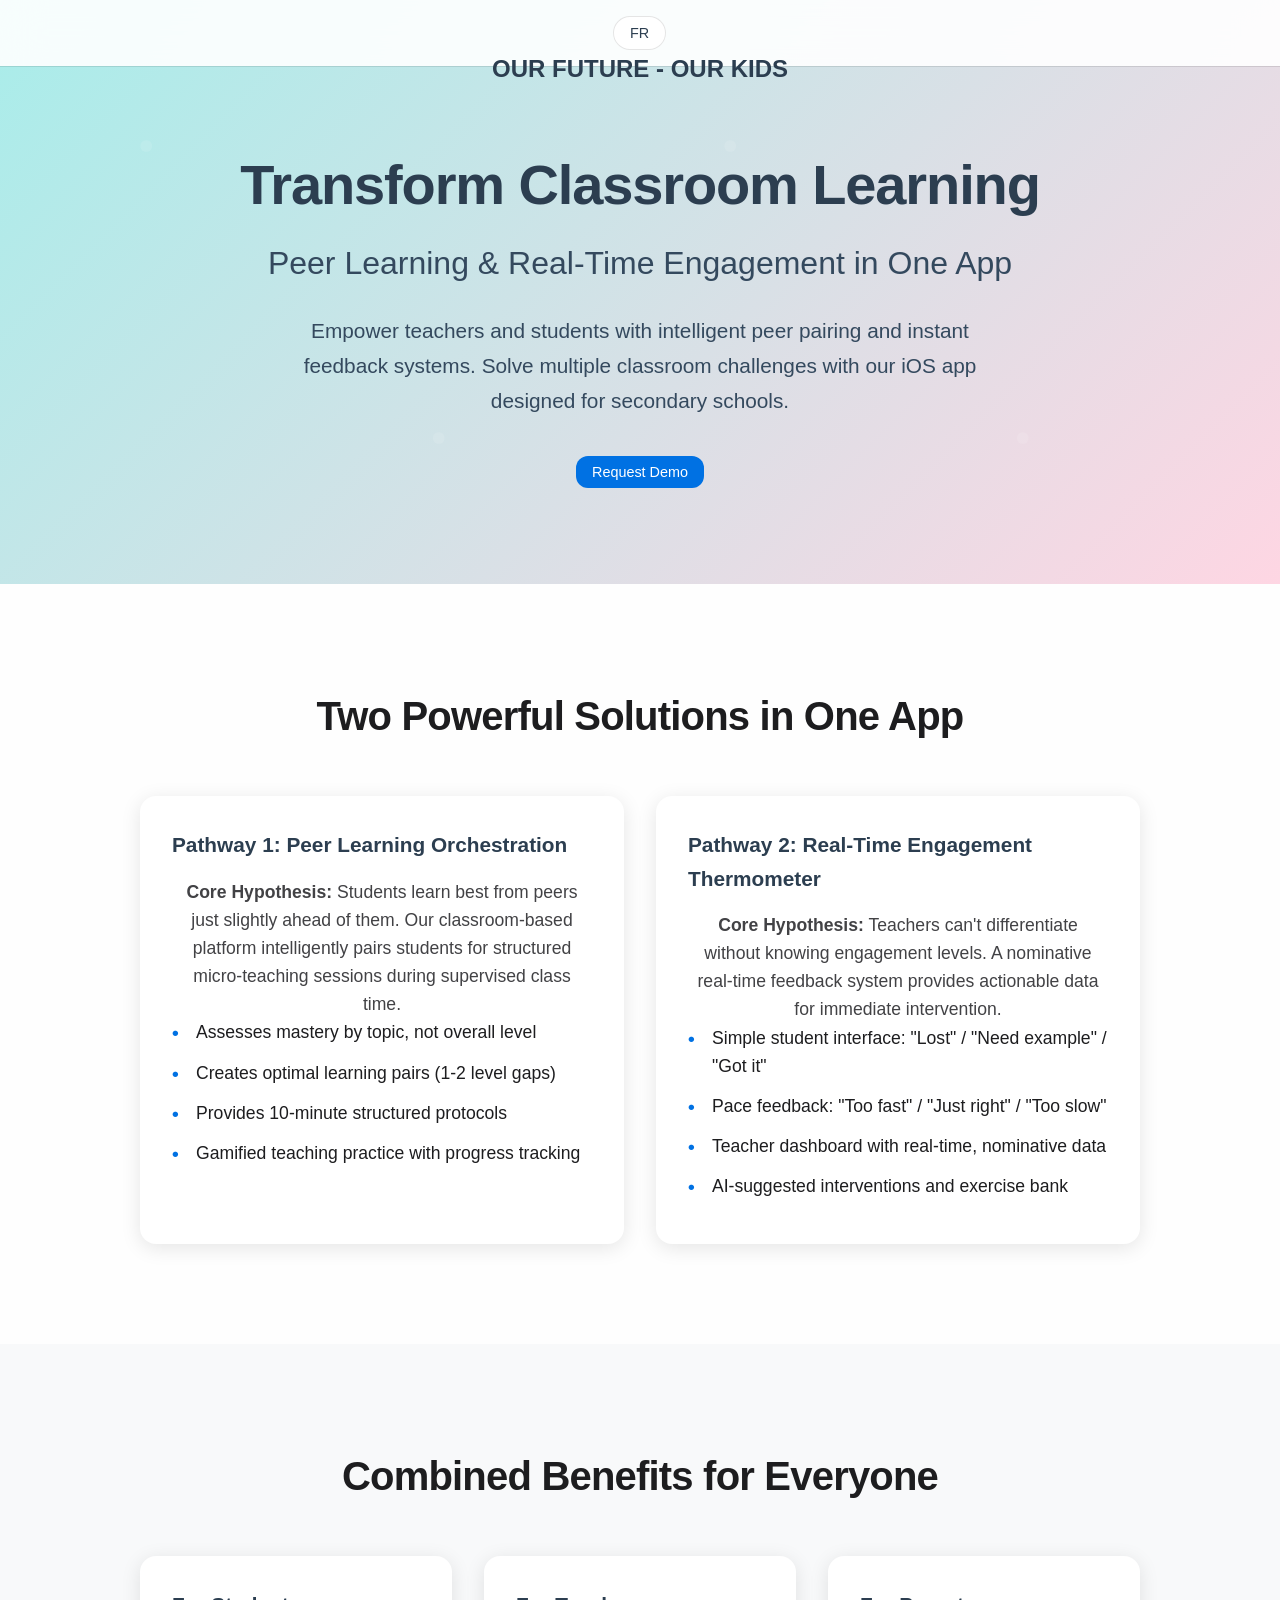
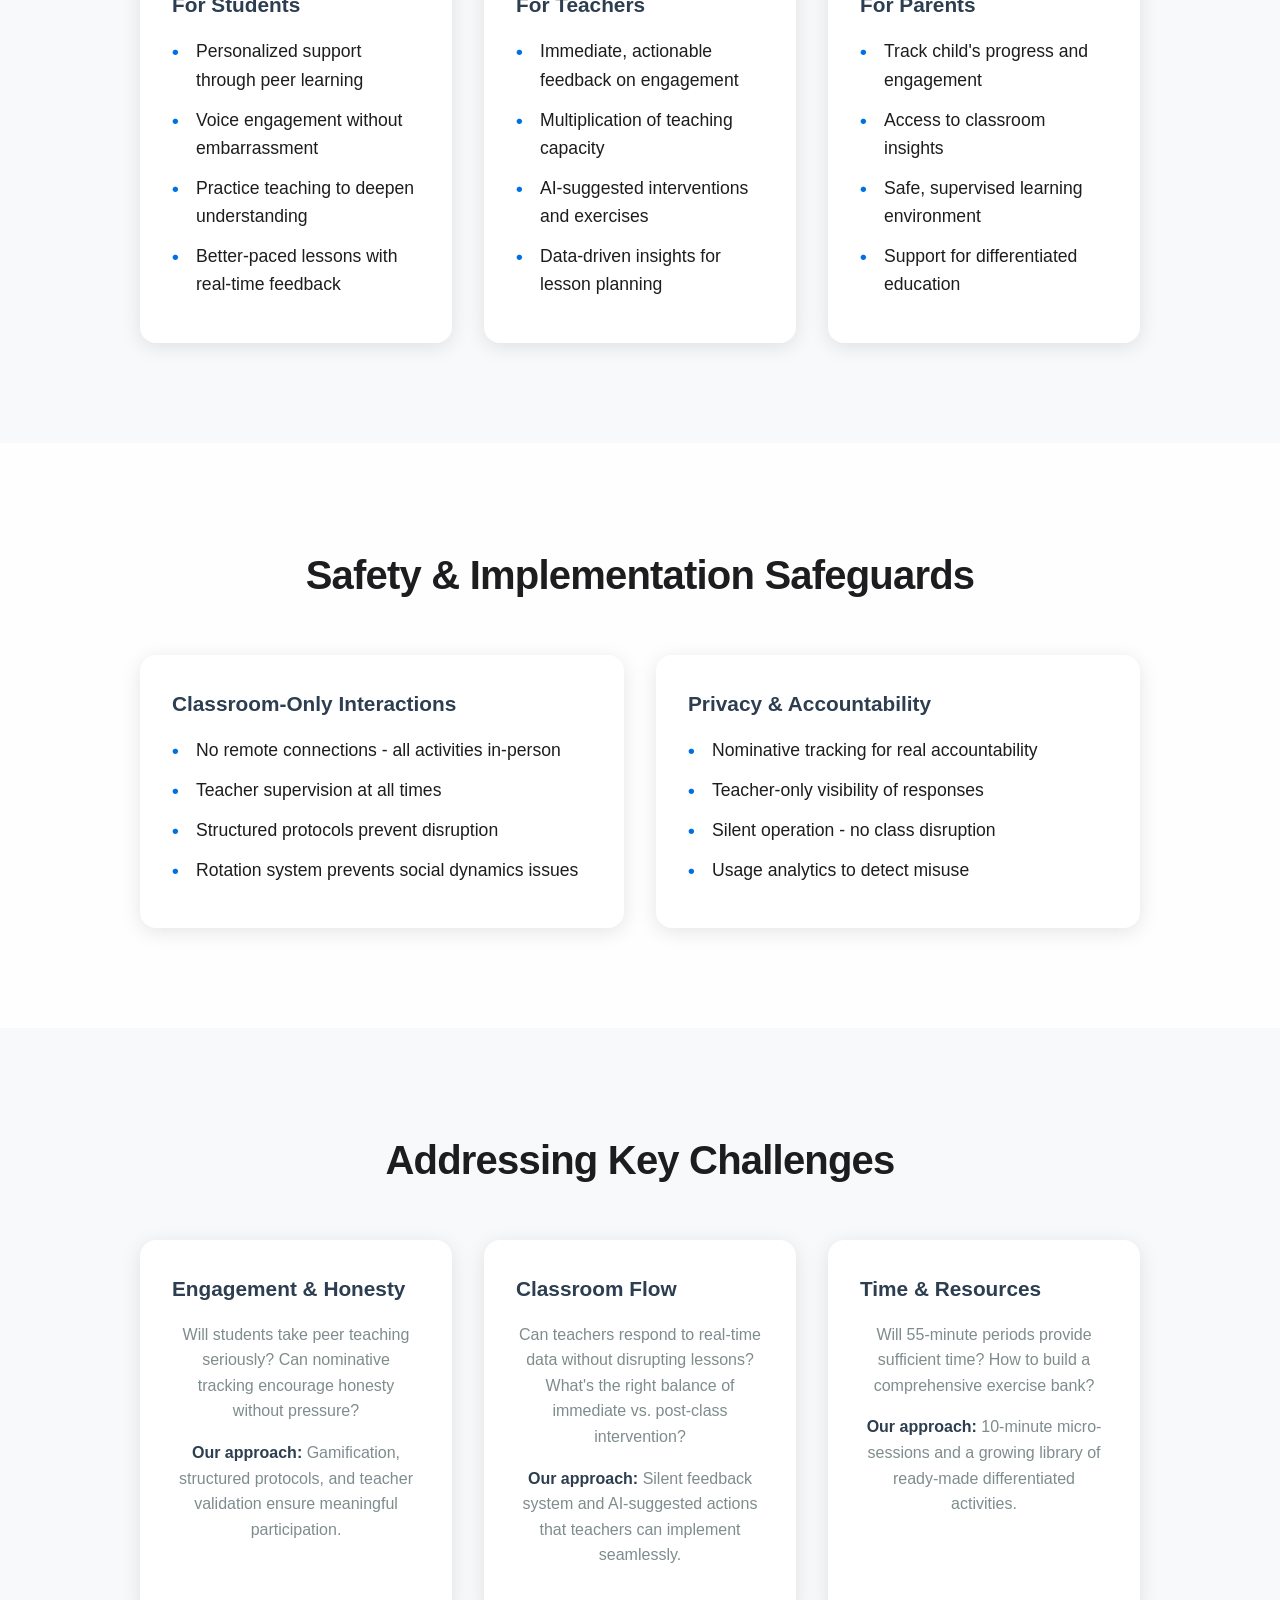
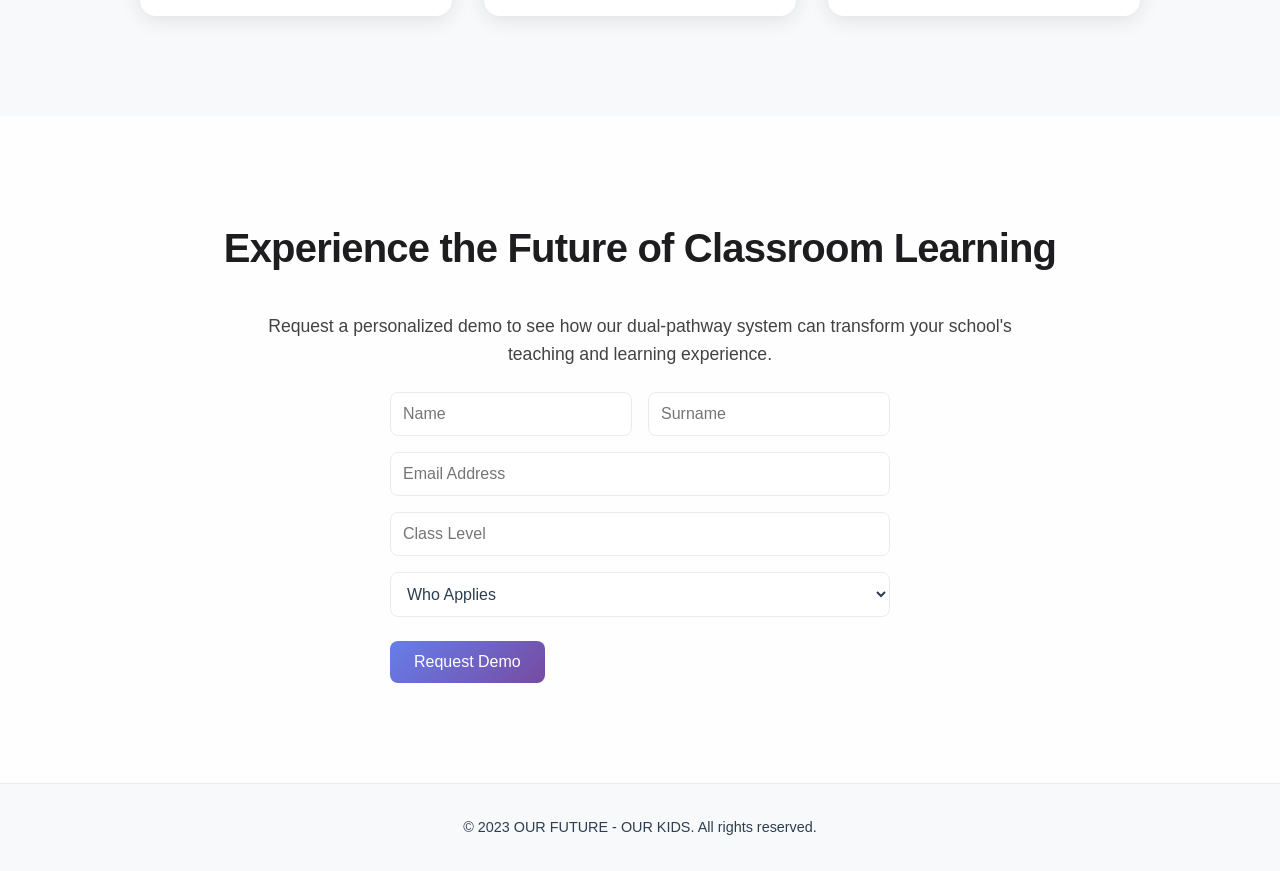
==== docs/index.html @ c245fbaa "d" ====
<!DOCTYPE html>
<html lang="en">
<head>
    <meta charset="UTF-8">
    <meta name="viewport" content="width=device-width, initial-scale=1.0">
    <title>Peer Learning Orchestration System</title>
    <link rel="stylesheet" href="styles.css">
</head>
<body>
    <header>
        <nav>
            <div class="container">
                <button id="lang-switch" class="lang-button">FR</button>
                <h1>OUR FUTURE - OUR KIDS</h1>
            </div>
        </nav>
    </header>

    <section id="hero" class="hero">
        <div class="container">
            <h1>Transform Classroom Learning</h1>
            <h2>Peer Learning & Real-Time Engagement in One App</h2>
            <p>Empower teachers and students with intelligent peer pairing and instant feedback systems. Solve multiple classroom challenges with our iOS app designed for secondary schools.</p>
            <a href="#demo" class="cta-button primary">Request Demo</a>
        </div>
    </section>

    <section id="solutions" class="section">
        <div class="container">
            <h3>Two Powerful Solutions in One App</h3>
            <div class="solutions-grid">
                <div class="solution-card">
                    <h4>Pathway 1: Peer Learning Orchestration</h4>
                    <p><strong>Core Hypothesis:</strong> Students learn best from peers just slightly ahead of them. Our classroom-based platform intelligently pairs students for structured micro-teaching sessions during supervised class time.</p>
                    <ul>
                        <li>Assesses mastery by topic, not overall level</li>
                        <li>Creates optimal learning pairs (1-2 level gaps)</li>
                        <li>Provides 10-minute structured protocols</li>
                        <li>Gamified teaching practice with progress tracking</li>
                    </ul>
                </div>
                <div class="solution-card">
                    <h4>Pathway 2: Real-Time Engagement Thermometer</h4>
                    <p><strong>Core Hypothesis:</strong> Teachers can't differentiate without knowing engagement levels. A nominative real-time feedback system provides actionable data for immediate intervention.</p>
                    <ul>
                        <li>Simple student interface: "Lost" / "Need example" / "Got it"</li>
                        <li>Pace feedback: "Too fast" / "Just right" / "Too slow"</li>
                        <li>Teacher dashboard with real-time, nominative data</li>
                        <li>AI-suggested interventions and exercise bank</li>
                    </ul>
                </div>
            </div>
        </div>
    </section>

    <section id="benefits" class="section">
        <div class="container">
            <h3>Combined Benefits for Everyone</h3>
            <div class="benefits-grid">
                <div class="benefit-item">
                    <h4>For Students</h4>
                    <ul>
                        <li>Personalized support through peer learning</li>
                        <li>Voice engagement without embarrassment</li>
                        <li>Practice teaching to deepen understanding</li>
                        <li>Better-paced lessons with real-time feedback</li>
                    </ul>
                </div>
                <div class="benefit-item">
                    <h4>For Teachers</h4>
                    <ul>
                        <li>Immediate, actionable feedback on engagement</li>
                        <li>Multiplication of teaching capacity</li>
                        <li>AI-suggested interventions and exercises</li>
                        <li>Data-driven insights for lesson planning</li>
                    </ul>
                </div>
                <div class="benefit-item">
                    <h4>For Parents</h4>
                    <ul>
                        <li>Track child's progress and engagement</li>
                        <li>Access to classroom insights</li>
                        <li>Safe, supervised learning environment</li>
                        <li>Support for differentiated education</li>
                    </ul>
                </div>
            </div>
        </div>
    </section>

    <section id="safeguards" class="section">
        <div class="container">
            <h3>Safety & Implementation Safeguards</h3>
            <div class="safeguards-grid">
                <div class="safeguard-item">
                    <h4>Classroom-Only Interactions</h4>
                    <ul>
                        <li>No remote connections - all activities in-person</li>
                        <li>Teacher supervision at all times</li>
                        <li>Structured protocols prevent disruption</li>
                        <li>Rotation system prevents social dynamics issues</li>
                    </ul>
                </div>
                <div class="safeguard-item">
                    <h4>Privacy & Accountability</h4>
                    <ul>
                        <li>Nominative tracking for real accountability</li>
                        <li>Teacher-only visibility of responses</li>
                        <li>Silent operation - no class disruption</li>
                        <li>Usage analytics to detect misuse</li>
                    </ul>
                </div>
            </div>
        </div>
    </section>

    <section id="uncertainties" class="section">
        <div class="container">
            <h3>Addressing Key Challenges</h3>
            <div class="challenges-grid">
                <div class="challenge-item">
                    <h4>Engagement & Honesty</h4>
                    <p>Will students take peer teaching seriously? Can nominative tracking encourage honesty without pressure?</p>
                    <p><strong>Our approach:</strong> Gamification, structured protocols, and teacher validation ensure meaningful participation.</p>
                </div>
                <div class="challenge-item">
                    <h4>Classroom Flow</h4>
                    <p>Can teachers respond to real-time data without disrupting lessons? What's the right balance of immediate vs. post-class intervention?</p>
                    <p><strong>Our approach:</strong> Silent feedback system and AI-suggested actions that teachers can implement seamlessly.</p>
                </div>
                <div class="challenge-item">
                    <h4>Time & Resources</h4>
                    <p>Will 55-minute periods provide sufficient time? How to build a comprehensive exercise bank?</p>
                    <p><strong>Our approach:</strong> 10-minute micro-sessions and a growing library of ready-made differentiated activities.</p>
                </div>
            </div>
        </div>
    </section>

    <section id="demo" class="section">
        <div class="container">
            <h3>Experience the Future of Classroom Learning</h3>
            <p>Request a personalized demo to see how our dual-pathway system can transform your school's teaching and learning experience.</p>
            <form id="demo-form" class="demo-form">
                <div class="form-row">
                    <input type="text" id="name" name="name" placeholder="Name" required>
                    <input type="text" id="surname" name="surname" placeholder="Surname" required>
                </div>
                <input type="email" id="email" name="email" placeholder="Email Address" required>
                <input type="text" id="class-level" name="class-level" placeholder="Class Level" required>
                <select id="role" name="role" required>
                    <option value="">Who Applies</option>
                    <option value="teacher">Teacher</option>
                    <option value="parent">Parent</option>
                    <option value="student">Student</option>
                    <option value="other">Other</option>
                </select>
                <button type="submit" class="cta-button primary">Request Demo</button>
            </form>
        </div>
    </section>



    <footer>
        <div class="container">
            <p>&copy; 2023 OUR FUTURE - OUR KIDS. All rights reserved.</p>
        </div>
    </footer>

    <script src="script.js"></script>
</body>
</html>
---- docs/styles.css ----
/* Reset and base styles */
* {
    margin: 0;
    padding: 0;
    box-sizing: border-box;
}

body {
    font-family: -apple-system, BlinkMacSystemFont, 'SF Pro Display', 'SF Pro Text', 'Helvetica Neue', Helvetica, Arial, sans-serif;
    line-height: 1.6;
    color: #2c3e50;
    background-color: #fefefe;
    -webkit-font-smoothing: antialiased;
    -moz-osx-font-smoothing: grayscale;
}

.container {
    max-width: 1200px;
    margin: 0 auto;
    padding: 0 20px;
}

/* Header and Navigation */
header {
    background-color: rgba(255, 255, 255, 0.9);
    backdrop-filter: blur(20px);
    -webkit-backdrop-filter: blur(20px);
    box-shadow: 0 1px 0 rgba(0, 0, 0, 0.1);
    position: fixed;
    width: 100%;
    top: 0;
    z-index: 1000;
}

nav {
    display: flex;
    justify-content: center;
    align-items: center;
    padding: 1rem 0;
    position: relative;
}

nav h1 {
    color: #2c3e50;
    font-weight: 600;
    font-size: 1.5rem;
    position: absolute;
    left: 50%;
    transform: translateX(-50%);
}

.cta-button {
    background-color: #0071e3;
    color: #fff;
    padding: 0.5rem 1rem;
    text-decoration: none;
    border-radius: 12px;
    transition: all 0.3s ease;
    font-weight: 400;
    font-size: 0.9rem;
}

.cta-button:hover {
    background-color: #0077ed;
    transform: translateY(-1px);
    box-shadow: 0 4px 12px rgba(0, 113, 227, 0.3);
}

.cta-button.primary {
    background-color: #0071e3;
}

.cta-button.primary:hover {
    background-color: #0077ed;
}

.cta-button.secondary {
    background-color: transparent;
    color: #0071e3;
    border: 1px solid #0071e3;
}

.cta-button.secondary:hover {
    background-color: #0071e3;
    color: #fff;
}

.lang-button {
    background-color: rgba(255, 255, 255, 0.8);
    color: #2c3e50;
    border: 1px solid rgba(0, 0, 0, 0.1);
    padding: 0.5rem 1rem;
    border-radius: 20px;
    cursor: pointer;
    transition: all 0.3s ease;
    font-weight: 500;
    font-size: 0.9rem;
    backdrop-filter: blur(10px);
    -webkit-backdrop-filter: blur(10px);
}

.lang-button:hover {
    background-color: rgba(255, 255, 255, 0.9);
    border-color: rgba(0, 0, 0, 0.2);
    transform: scale(1.05);
}

/* Hero Section */
.hero {
    background: linear-gradient(135deg, #a8edea 0%, #fed6e3 100%);
    color: #2c3e50;
    padding: 140px 0 100px;
    text-align: center;
    position: relative;
    overflow: hidden;
}

.hero::before {
    content: '';
    position: absolute;
    top: 0;
    left: 0;
    right: 0;
    bottom: 0;
    background: url('data:image/svg+xml,<svg xmlns="http://www.w3.org/2000/svg" viewBox="0 0 100 100"><defs><pattern id="grain" width="100" height="100" patternUnits="userSpaceOnUse"><circle cx="25" cy="25" r="1" fill="%23ffffff" opacity="0.1"/><circle cx="75" cy="75" r="1" fill="%23ffffff" opacity="0.1"/><circle cx="50" cy="10" r="0.5" fill="%23ffffff" opacity="0.05"/></pattern></defs><rect width="100" height="100" fill="url(%23grain)"/></svg>');
    pointer-events: none;
}

.hero h1 {
    font-size: 3.5rem;
    font-weight: 700;
    margin-bottom: 0.5rem;
    letter-spacing: -0.02em;
}

.hero h2 {
    font-size: 2rem;
    font-weight: 400;
    margin-bottom: 1.5rem;
    color: #34495e;
}

.hero p {
    font-size: 1.3rem;
    margin-bottom: 2.5rem;
    max-width: 700px;
    margin-left: auto;
    margin-right: auto;
    line-height: 1.7;
    color: #34495e;
}

.hero-buttons {
    display: flex;
    gap: 1rem;
    justify-content: center;
    flex-wrap: wrap;
}

/* Sections */
.section {
    padding: 100px 0;
    background-color: #fefefe;
}

.section:nth-child(even) {
    background-color: #f8f9fa;
}

.section h3 {
    font-size: 2.5rem;
    font-weight: 600;
    margin-bottom: 2rem;
    color: #1d1d1f;
    text-align: center;
    letter-spacing: -0.02em;
}

.section h4 {
    font-size: 1.5rem;
    font-weight: 600;
    margin-bottom: 1rem;
    color: #1d1d1f;
}

.section ul {
    list-style-type: none;
    padding-left: 0;
    max-width: 800px;
    margin: 0 auto;
}

.section li {
    margin-bottom: 0.75rem;
    padding-left: 1.5rem;
    position: relative;
    font-size: 1.1rem;
    line-height: 1.6;
    color: #1d1d1f;
}

.section li:before {
    content: "•";
    color: #0071e3;
    font-weight: bold;
    position: absolute;
    left: 0;
    font-size: 1.2rem;
}

.section p {
    max-width: 800px;
    margin: 0 auto;
    text-align: center;
    font-size: 1.1rem;
    line-height: 1.6;
    color: #424245;
}

/* CTA Section */
.cta-section {
    background: linear-gradient(135deg, #a8edea 0%, #fed6e3 100%);
    color: #2c3e50;
    text-align: center;
    position: relative;
    overflow: hidden;
}

.cta-section::before {
    content: '';
    position: absolute;
    top: 0;
    left: 0;
    right: 0;
    bottom: 0;
    background: url('data:image/svg+xml,<svg xmlns="http://www.w3.org/2000/svg" viewBox="0 0 100 100"><defs><pattern id="grain" width="100" height="100" patternUnits="userSpaceOnUse"><circle cx="25" cy="25" r="1" fill="%23ffffff" opacity="0.1"/><circle cx="75" cy="75" r="1" fill="%23ffffff" opacity="0.1"/><circle cx="50" cy="10" r="0.5" fill="%23ffffff" opacity="0.05"/></pattern></defs><rect width="100" height="100" fill="url(%23grain)"/></svg>');
    pointer-events: none;
}

.cta-section h3 {
    color: #2c3e50;
    font-size: 2.2rem;
    font-weight: 600;
    margin-bottom: 1rem;
}

.cta-section p {
    color: #34495e;
    font-size: 1.2rem;
    margin-bottom: 2rem;
}

.coming-soon {
    font-size: 0.9rem;
    color: #7f8c8d;
    margin-top: 1rem;
    font-weight: 400;
}

/* Footer */
footer {
    background-color: #f8f9fa;
    color: #2c3e50;
    text-align: center;
    padding: 2rem 0;
    border-top: 1px solid #e9ecef;
}

footer p {
    font-size: 0.9rem;
    margin: 0;
}

/* Grid layouts for new sections */
.solutions-grid, .benefits-grid, .safeguards-grid, .challenges-grid {
    display: grid;
    grid-template-columns: repeat(auto-fit, minmax(300px, 1fr));
    gap: 2rem;
    max-width: 1000px;
    margin: 3rem auto 0;
}

.solution-card, .benefit-item, .safeguard-item, .challenge-item {
    background: #ffffff;
    padding: 2rem;
    border-radius: 16px;
    box-shadow: 0 4px 20px rgba(0, 0, 0, 0.1);
    transition: transform 0.3s ease, box-shadow 0.3s ease;
}

.solution-card:hover, .benefit-item:hover, .safeguard-item:hover, .challenge-item:hover {
    transform: translateY(-4px);
    box-shadow: 0 8px 30px rgba(0, 0, 0, 0.12);
}

.solution-card h4, .benefit-item h4, .safeguard-item h4, .challenge-item h4 {
    color: #2c3e50;
    margin-bottom: 1rem;
    font-size: 1.3rem;
    font-weight: 600;
}

.challenge-item p {
    color: #7f8c8d;
    margin-bottom: 1rem;
    font-size: 1rem;
}

.challenge-item p strong {
    color: #2c3e50;
    font-weight: 600;
}

/* Modal styles */
.modal {
    display: none;
    position: fixed;
    z-index: 2000;
    left: 0;
    top: 0;
    width: 100%;
    height: 100%;
    background-color: rgba(0, 0, 0, 0.5);
    backdrop-filter: blur(4px);
    -webkit-backdrop-filter: blur(4px);
}

.modal-content {
    background-color: #ffffff;
    margin: 10% auto;
    padding: 2rem;
    border-radius: 16px;
    width: 90%;
    max-width: 500px;
    box-shadow: 0 20px 40px rgba(0, 0, 0, 0.1);
    animation: modalFadeIn 0.3s ease-out;
}

@keyframes modalFadeIn {
    from {
        opacity: 0;
        transform: translateY(-20px);
    }
    to {
        opacity: 1;
        transform: translateY(0);
    }
}

.close {
    color: #7f8c8d;
    float: right;
    font-size: 28px;
    font-weight: bold;
    cursor: pointer;
    transition: color 0.3s ease;
}

.close:hover {
    color: #2c3e50;
}

.demo-form {
    display: flex;
    flex-direction: column;
    gap: 1rem;
    margin-top: 1.5rem;
    max-width: 500px;
    margin-left: auto;
    margin-right: auto;
}

.form-row {
    display: flex;
    gap: 1rem;
}

.form-row input {
    flex: 1;
}

#demo-form input, #demo-form select {
    padding: 0.75rem;
    border: 1px solid #e9ecef;
    border-radius: 8px;
    font-size: 1rem;
    font-family: inherit;
    transition: border-color 0.3s ease;
    background-color: #ffffff;
    color: #2c3e50;
}

#demo-form input:focus, #demo-form select:focus {
    outline: none;
    border-color: #0071e3;
    box-shadow: 0 0 0 3px rgba(0, 113, 227, 0.1);
    background-color: #ffffff;
}

#demo-form button {
    align-self: flex-start;
    margin-top: 0.5rem;
    background: linear-gradient(135deg, #667eea 0%, #764ba2 100%);
    border: none;
    color: #fff;
    padding: 0.75rem 1.5rem;
    border-radius: 8px;
    font-size: 1rem;
    font-weight: 500;
    cursor: pointer;
    transition: transform 0.3s ease;
}

#demo-form button:hover {
    transform: translateY(-2px);
}

/* Responsive Design */
@media (max-width: 768px) {
    .hero h1 {
        font-size: 2.5rem;
    }

    .hero h2 {
        font-size: 1.5rem;
    }

    .hero p {
        font-size: 1.1rem;
    }

    .section h3 {
        font-size: 2rem;
    }

    .solutions-grid, .benefits-grid, .safeguards-grid, .challenges-grid {
        grid-template-columns: 1fr;
        gap: 1.5rem;
    }

    .solution-card, .benefit-item, .safeguard-item, .challenge-item {
        padding: 1.5rem;
    }

    nav {
        flex-direction: column;
        text-align: center;
    }

    nav h1 {
        margin-bottom: 1rem;
    }

    .hero-buttons {
        flex-direction: column;
        align-items: center;
    }

    .modal-content {
        margin: 5% auto;
        padding: 1.5rem;
    }
}
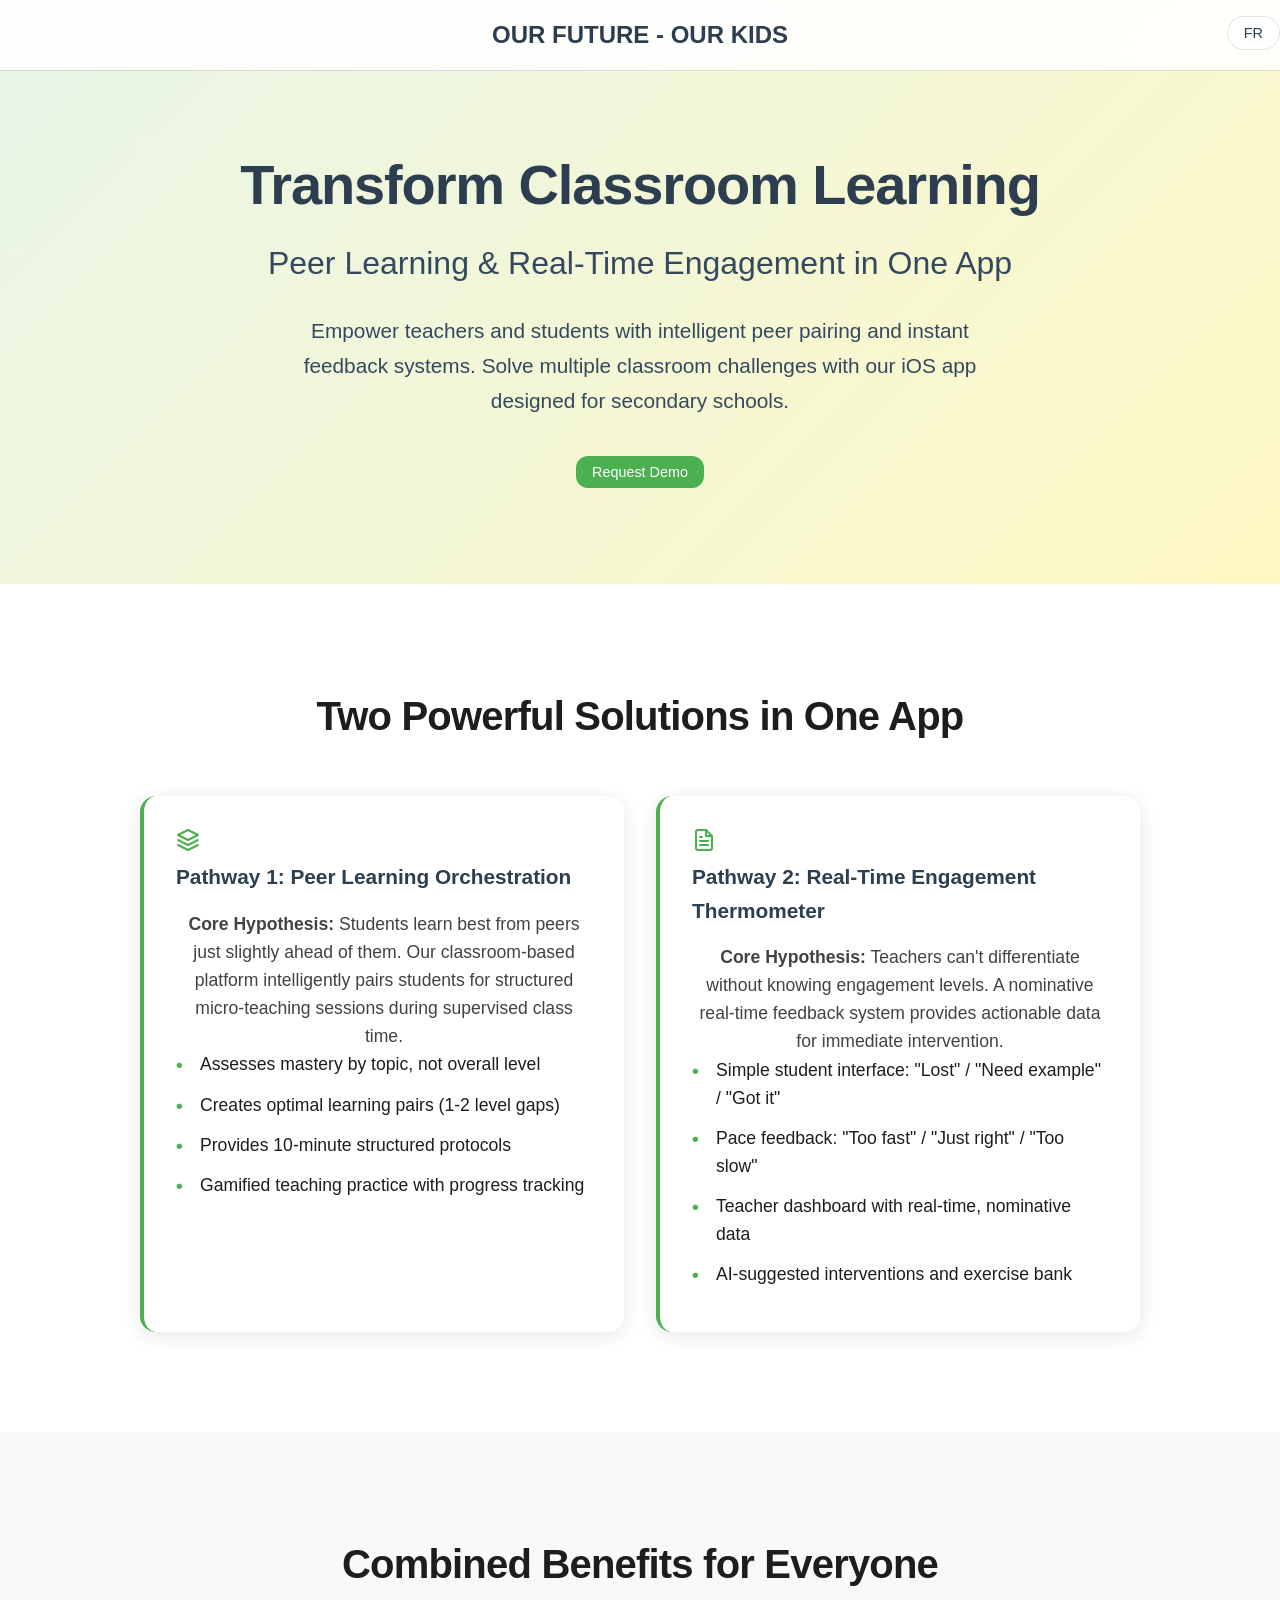
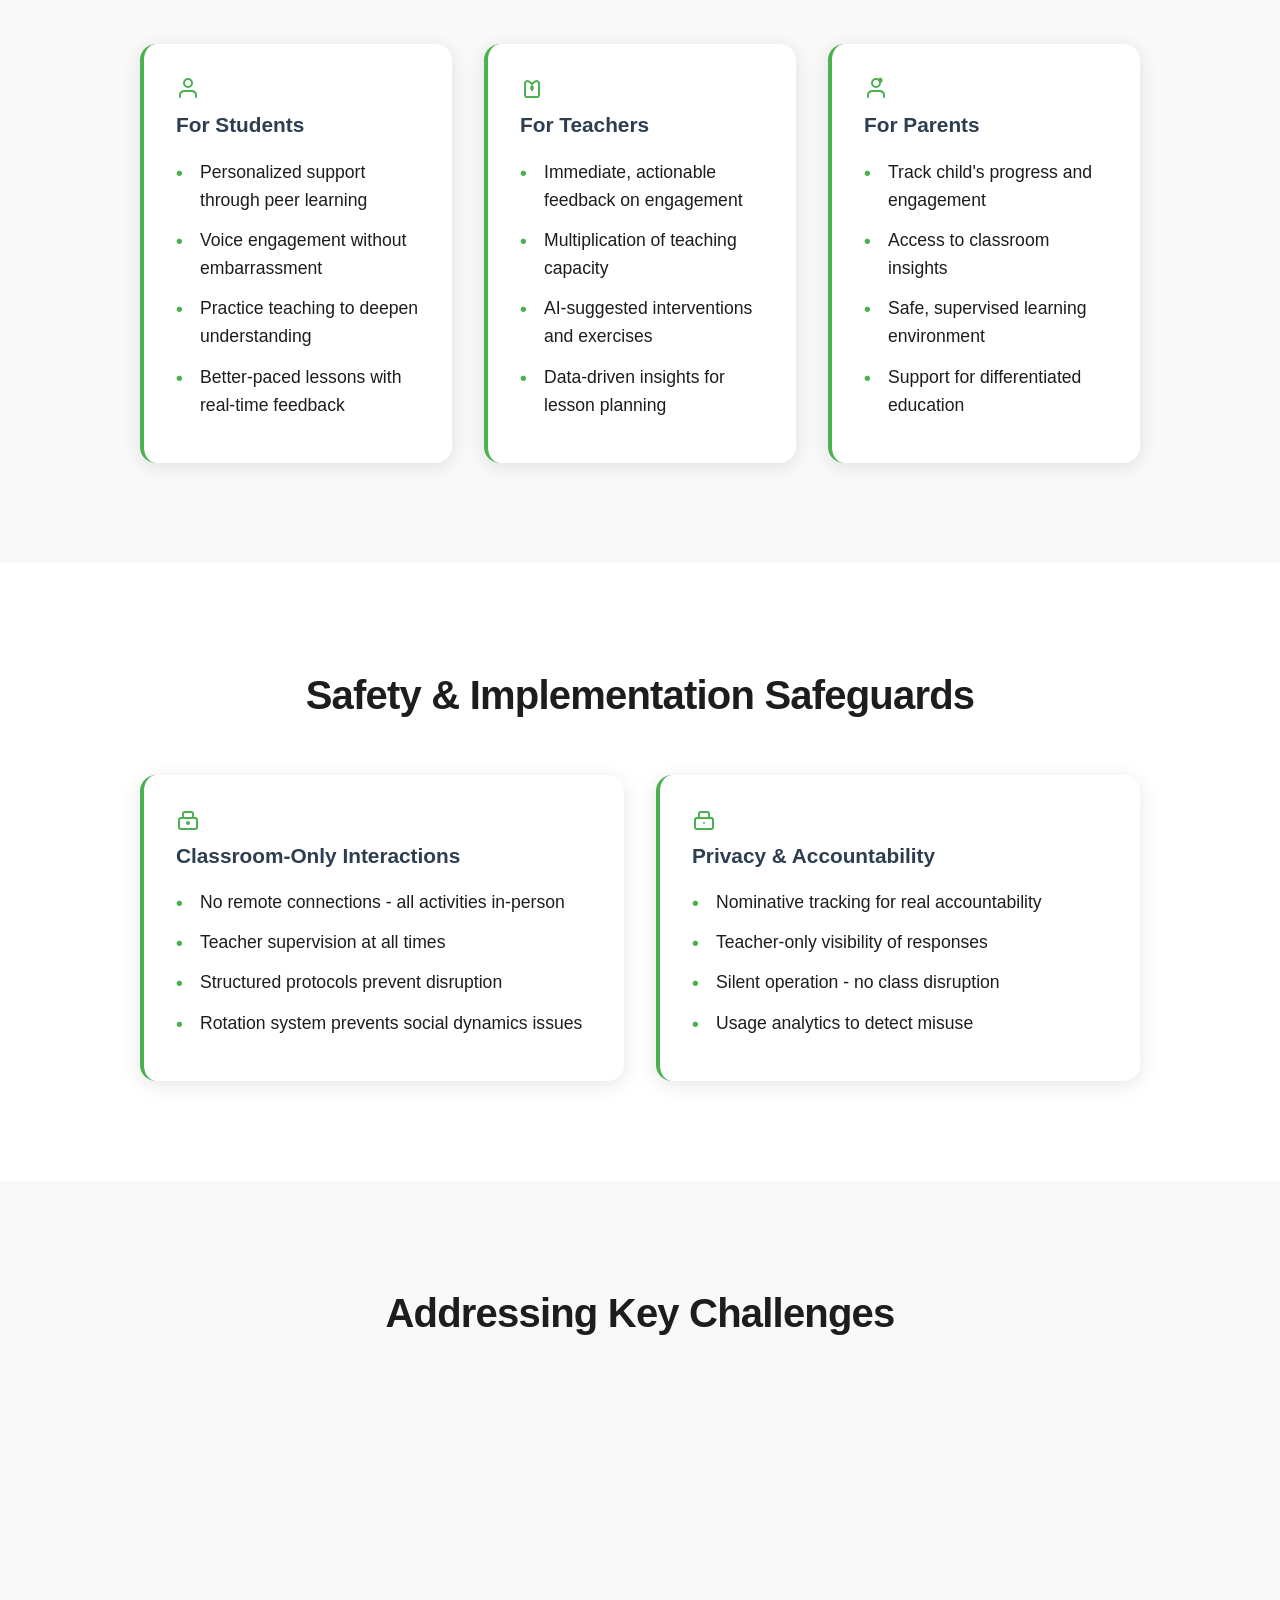
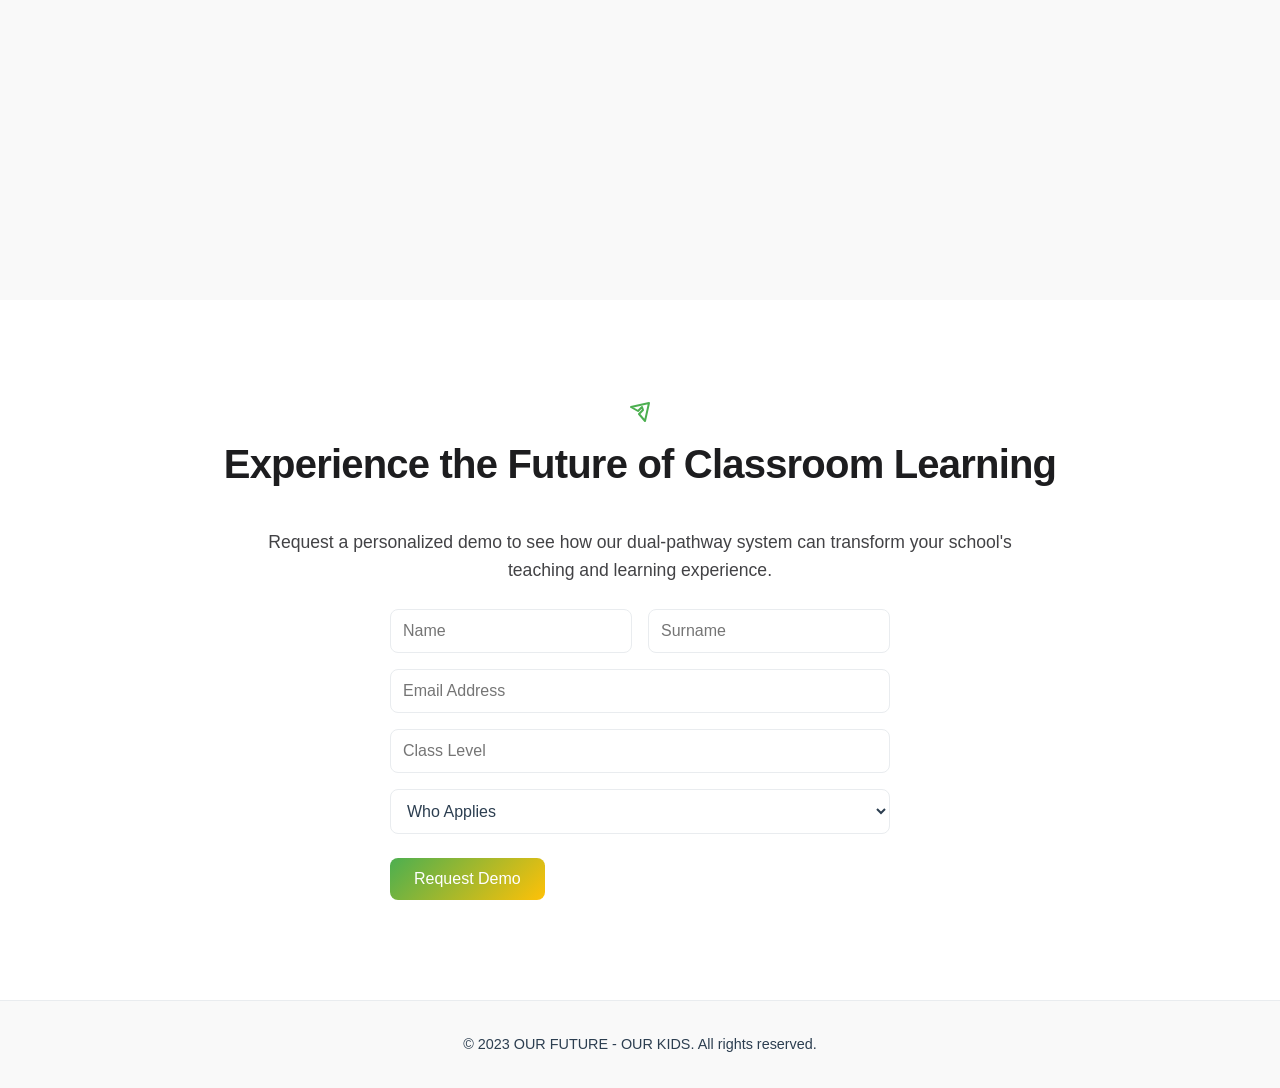
==== commit b23fe248: "Rewrite UI/UX with educational white/green/yellow theme, add icons, improve animations" ====
--- a/docs/index.html
+++ b/docs/index.html
@@ -10,8 +10,8 @@
     <header>
         <nav>
             <div class="container">
+                <h1>OUR FUTURE - OUR KIDS</h1>
                 <button id="lang-switch" class="lang-button">FR</button>
-                <h1>OUR FUTURE - OUR KIDS</h1>
             </div>
         </nav>
     </header>
@@ -30,6 +30,11 @@
             <h3>Two Powerful Solutions in One App</h3>
             <div class="solutions-grid">
                 <div class="solution-card">
+                    <svg class="section-icon" viewBox="0 0 24 24" fill="none" xmlns="http://www.w3.org/2000/svg">
+                        <path d="M12 2L2 7L12 12L22 7L12 2Z" stroke="#4CAF50" stroke-width="2" stroke-linecap="round" stroke-linejoin="round"/>
+                        <path d="M2 17L12 22L22 17" stroke="#4CAF50" stroke-width="2" stroke-linecap="round" stroke-linejoin="round"/>
+                        <path d="M2 12L12 17L22 12" stroke="#4CAF50" stroke-width="2" stroke-linecap="round" stroke-linejoin="round"/>
+                    </svg>
                     <h4>Pathway 1: Peer Learning Orchestration</h4>
                     <p><strong>Core Hypothesis:</strong> Students learn best from peers just slightly ahead of them. Our classroom-based platform intelligently pairs students for structured micro-teaching sessions during supervised class time.</p>
                     <ul>
@@ -40,6 +45,13 @@
                     </ul>
                 </div>
                 <div class="solution-card">
+                    <svg class="section-icon" viewBox="0 0 24 24" fill="none" xmlns="http://www.w3.org/2000/svg">
+                        <path d="M14 2H6C4.89543 2 4 2.89543 4 4V20C4 21.1046 4.89543 22 6 22H18C19.1046 22 20 21.1046 20 20V8L14 2Z" stroke="#4CAF50" stroke-width="2" stroke-linecap="round" stroke-linejoin="round"/>
+                        <polyline points="14,2 14,8 20,8" stroke="#4CAF50" stroke-width="2" stroke-linecap="round" stroke-linejoin="round"/>
+                        <line x1="16" y1="13" x2="8" y2="13" stroke="#4CAF50" stroke-width="2" stroke-linecap="round" stroke-linejoin="round"/>
+                        <line x1="16" y1="17" x2="8" y2="17" stroke="#4CAF50" stroke-width="2" stroke-linecap="round" stroke-linejoin="round"/>
+                        <polyline points="10,9 9,9 8,9" stroke="#4CAF50" stroke-width="2" stroke-linecap="round" stroke-linejoin="round"/>
+                    </svg>
                     <h4>Pathway 2: Real-Time Engagement Thermometer</h4>
                     <p><strong>Core Hypothesis:</strong> Teachers can't differentiate without knowing engagement levels. A nominative real-time feedback system provides actionable data for immediate intervention.</p>
                     <ul>
@@ -58,6 +70,10 @@
             <h3>Combined Benefits for Everyone</h3>
             <div class="benefits-grid">
                 <div class="benefit-item">
+                    <svg class="section-icon" viewBox="0 0 24 24" fill="none" xmlns="http://www.w3.org/2000/svg">
+                        <path d="M20 21V19C20 17.9391 19.5786 16.9217 18.8284 16.1716C18.0783 15.4214 17.0609 15 16 15H8C6.93913 15 5.92172 15.4214 5.17157 16.1716C4.42143 16.9217 4 17.9391 4 19V21" stroke="#4CAF50" stroke-width="2" stroke-linecap="round" stroke-linejoin="round"/>
+                        <path d="M12 11C14.2091 11 16 9.20914 16 7C16 4.79086 14.2091 3 12 3C9.79086 3 8 4.79086 8 7C8 9.20914 9.79086 11 12 11Z" stroke="#4CAF50" stroke-width="2" stroke-linecap="round" stroke-linejoin="round"/>
+                    </svg>
                     <h4>For Students</h4>
                     <ul>
                         <li>Personalized support through peer learning</li>
@@ -67,6 +83,10 @@
                     </ul>
                 </div>
                 <div class="benefit-item">
+                    <svg class="section-icon" viewBox="0 0 24 24" fill="none" xmlns="http://www.w3.org/2000/svg">
+                        <path d="M12 14L11 12H13L12 10L11 12H13L12 14Z" stroke="#4CAF50" stroke-width="2" stroke-linecap="round" stroke-linejoin="round"/>
+                        <path d="M19 6.3C18.4 5.6 17.5 5 16.5 5C15.5 5 14.6 5.6 14 6.3L12 8L10 6.3C9.4 5.6 8.5 5 7.5 5C6.5 5 5.6 5.6 5 6.3V19C5 20.1 5.9 21 7 21H17C18.1 21 19 20.1 19 19V6.3Z" stroke="#4CAF50" stroke-width="2" stroke-linecap="round" stroke-linejoin="round"/>
+                    </svg>
                     <h4>For Teachers</h4>
                     <ul>
                         <li>Immediate, actionable feedback on engagement</li>
@@ -76,6 +96,11 @@
                     </ul>
                 </div>
                 <div class="benefit-item">
+                    <svg class="section-icon" viewBox="0 0 24 24" fill="none" xmlns="http://www.w3.org/2000/svg">
+                        <path d="M20 21V19C20 17.9391 19.5786 16.9217 18.8284 16.1716C18.0783 15.4214 17.0609 15 16 15H8C6.93913 15 5.92172 15.4214 5.17157 16.1716C4.42143 16.9217 4 17.9391 4 19V21" stroke="#4CAF50" stroke-width="2" stroke-linecap="round" stroke-linejoin="round"/>
+                        <path d="M12 11C14.2091 11 16 9.20914 16 7C16 4.79086 14.2091 3 12 3C9.79086 3 8 4.79086 8 7C8 9.20914 9.79086 11 12 11Z" stroke="#4CAF50" stroke-width="2" stroke-linecap="round" stroke-linejoin="round"/>
+                        <path d="M16 3.5C16.8284 3.5 17.5 4.17157 17.5 5C17.5 5.27614 17.2761 5.5 17 5.5C16.7239 5.5 16.5 5.27614 16.5 5C16.5 4.72386 16.7239 4.5 17 4.5C17.2761 4.5 17.5 4.27614 17.5 4C17.5 3.17157 16.8284 2.5 16 2.5V3.5Z" stroke="#4CAF50" stroke-width="2" stroke-linecap="round" stroke-linejoin="round"/>
+                    </svg>
                     <h4>For Parents</h4>
                     <ul>
                         <li>Track child's progress and engagement</li>
@@ -93,6 +118,11 @@
             <h3>Safety & Implementation Safeguards</h3>
             <div class="safeguards-grid">
                 <div class="safeguard-item">
+                    <svg class="section-icon" viewBox="0 0 24 24" fill="none" xmlns="http://www.w3.org/2000/svg">
+                        <rect x="3" y="11" width="18" height="11" rx="2" ry="2" stroke="#4CAF50" stroke-width="2"/>
+                        <circle cx="12" cy="16" r="1" stroke="#4CAF50" stroke-width="2"/>
+                        <path d="M7 11V7C7 5.89543 7.89543 5 9 5H15C16.1046 5 17 5.89543 17 7V11" stroke="#4CAF50" stroke-width="2"/>
+                    </svg>
                     <h4>Classroom-Only Interactions</h4>
                     <ul>
                         <li>No remote connections - all activities in-person</li>
@@ -102,6 +132,11 @@
                     </ul>
                 </div>
                 <div class="safeguard-item">
+                    <svg class="section-icon" viewBox="0 0 24 24" fill="none" xmlns="http://www.w3.org/2000/svg">
+                        <rect x="3" y="11" width="18" height="11" rx="2" ry="2" stroke="#4CAF50" stroke-width="2"/>
+                        <path d="M7 11V7C7 5.89543 7.89543 5 9 5H15C16.1046 5 17 5.89543 17 7V11" stroke="#4CAF50" stroke-width="2"/>
+                        <path d="M12 16V16.01" stroke="#4CAF50" stroke-width="2" stroke-linecap="round"/>
+                    </svg>
                     <h4>Privacy & Accountability</h4>
                     <ul>
                         <li>Nominative tracking for real accountability</li>
@@ -119,16 +154,29 @@
             <h3>Addressing Key Challenges</h3>
             <div class="challenges-grid">
                 <div class="challenge-item">
+                    <svg class="section-icon" viewBox="0 0 24 24" fill="none" xmlns="http://www.w3.org/2000/svg">
+                        <path d="M9 12L11 14L15 10" stroke="#4CAF50" stroke-width="2" stroke-linecap="round" stroke-linejoin="round"/>
+                        <path d="M21 12C21 16.9706 16.9706 21 12 21C7.02944 21 3 16.9706 3 12C3 7.02944 7.02944 3 12 3C16.9706 3 21 7.02944 21 12Z" stroke="#4CAF50" stroke-width="2"/>
+                    </svg>
                     <h4>Engagement & Honesty</h4>
                     <p>Will students take peer teaching seriously? Can nominative tracking encourage honesty without pressure?</p>
                     <p><strong>Our approach:</strong> Gamification, structured protocols, and teacher validation ensure meaningful participation.</p>
                 </div>
                 <div class="challenge-item">
+                    <svg class="section-icon" viewBox="0 0 24 24" fill="none" xmlns="http://www.w3.org/2000/svg">
+                        <path d="M12 2V6M12 6L8 10M12 6L16 10" stroke="#4CAF50" stroke-width="2" stroke-linecap="round" stroke-linejoin="round"/>
+                        <path d="M12 22V18M12 18L8 14M12 18L16 14" stroke="#4CAF50" stroke-width="2" stroke-linecap="round" stroke-linejoin="round"/>
+                        <circle cx="12" cy="12" r="2" stroke="#4CAF50" stroke-width="2"/>
+                    </svg>
                     <h4>Classroom Flow</h4>
                     <p>Can teachers respond to real-time data without disrupting lessons? What's the right balance of immediate vs. post-class intervention?</p>
                     <p><strong>Our approach:</strong> Silent feedback system and AI-suggested actions that teachers can implement seamlessly.</p>
                 </div>
                 <div class="challenge-item">
+                    <svg class="section-icon" viewBox="0 0 24 24" fill="none" xmlns="http://www.w3.org/2000/svg">
+                        <circle cx="12" cy="12" r="10" stroke="#4CAF50" stroke-width="2"/>
+                        <polyline points="12,6 12,12 16,14" stroke="#4CAF50" stroke-width="2" stroke-linecap="round" stroke-linejoin="round"/>
+                    </svg>
                     <h4>Time & Resources</h4>
                     <p>Will 55-minute periods provide sufficient time? How to build a comprehensive exercise bank?</p>
                     <p><strong>Our approach:</strong> 10-minute micro-sessions and a growing library of ready-made differentiated activities.</p>
@@ -139,6 +187,9 @@
 
     <section id="demo" class="section">
         <div class="container">
+            <svg class="section-icon demo-icon" viewBox="0 0 24 24" fill="none" xmlns="http://www.w3.org/2000/svg">
+                <path d="M15 10L11 14L17 21L21 3L3 7L10 11L14 7L15 10Z" stroke="#4CAF50" stroke-width="2" stroke-linecap="round" stroke-linejoin="round"/>
+            </svg>
             <h3>Experience the Future of Classroom Learning</h3>
             <p>Request a personalized demo to see how our dual-pathway system can transform your school's teaching and learning experience.</p>
             <form id="demo-form" class="demo-form">
--- a/docs/styles.css
+++ b/docs/styles.css
@@ -9,7 +9,7 @@
     font-family: -apple-system, BlinkMacSystemFont, 'SF Pro Display', 'SF Pro Text', 'Helvetica Neue', Helvetica, Arial, sans-serif;
     line-height: 1.6;
     color: #2c3e50;
-    background-color: #fefefe;
+    background-color: #ffffff;
     -webkit-font-smoothing: antialiased;
     -moz-osx-font-smoothing: grayscale;
 }
@@ -33,59 +33,21 @@
 }
 
 nav {
-    display: flex;
-    justify-content: center;
-    align-items: center;
+    position: relative;
     padding: 1rem 0;
-    position: relative;
 }
 
 nav h1 {
     color: #2c3e50;
     font-weight: 600;
     font-size: 1.5rem;
+    text-align: center;
+}
+
+.lang-button {
     position: absolute;
-    left: 50%;
-    transform: translateX(-50%);
-}
-
-.cta-button {
-    background-color: #0071e3;
-    color: #fff;
-    padding: 0.5rem 1rem;
-    text-decoration: none;
-    border-radius: 12px;
-    transition: all 0.3s ease;
-    font-weight: 400;
-    font-size: 0.9rem;
-}
-
-.cta-button:hover {
-    background-color: #0077ed;
-    transform: translateY(-1px);
-    box-shadow: 0 4px 12px rgba(0, 113, 227, 0.3);
-}
-
-.cta-button.primary {
-    background-color: #0071e3;
-}
-
-.cta-button.primary:hover {
-    background-color: #0077ed;
-}
-
-.cta-button.secondary {
-    background-color: transparent;
-    color: #0071e3;
-    border: 1px solid #0071e3;
-}
-
-.cta-button.secondary:hover {
-    background-color: #0071e3;
-    color: #fff;
-}
-
-.lang-button {
+    top: 1rem;
+    right: 0;
     background-color: rgba(255, 255, 255, 0.8);
     color: #2c3e50;
     border: 1px solid rgba(0, 0, 0, 0.1);
@@ -105,9 +67,65 @@
     transform: scale(1.05);
 }
 
+.cta-button {
+    background-color: #4CAF50;
+    color: #fff;
+    padding: 0.5rem 1rem;
+    text-decoration: none;
+    border-radius: 12px;
+    transition: all 0.3s ease;
+    font-weight: 400;
+    font-size: 0.9rem;
+}
+
+.cta-button:hover {
+    background-color: #45a049;
+    transform: translateY(-1px);
+    box-shadow: 0 4px 12px rgba(76, 175, 80, 0.3);
+}
+
+.cta-button.primary {
+    background-color: #4CAF50;
+}
+
+.cta-button.primary:hover {
+    background-color: #45a049;
+}
+
+.cta-button.secondary {
+    background-color: transparent;
+    color: #4CAF50;
+    border: 1px solid #4CAF50;
+}
+
+.cta-button.secondary:hover {
+    background-color: #4CAF50;
+    color: #fff;
+}
+
+.lang-button {
+    background-color: rgba(255, 255, 255, 0.8);
+    color: #2c3e50;
+    border: 1px solid rgba(0, 0, 0, 0.1);
+    padding: 0.5rem 1rem;
+    border-radius: 20px;
+    cursor: pointer;
+    transition: all 0.3s ease;
+    font-weight: 500;
+    font-size: 0.9rem;
+    backdrop-filter: blur(10px);
+    -webkit-backdrop-filter: blur(10px);
+}
+
+.lang-button:hover {
+    background-color: rgba(255, 255, 255, 0.9);
+    border-color: rgba(0, 0, 0, 0.2);
+    transform: scale(1.05);
+}
+
 /* Hero Section */
 .hero {
-    background: linear-gradient(135deg, #a8edea 0%, #fed6e3 100%);
+    background: linear-gradient(135deg, #e8f5e8 0%, #fff9c4 100%);
     color: #2c3e50;
     padding: 140px 0 100px;
     text-align: center;
@@ -160,11 +178,11 @@
 /* Sections */
 .section {
     padding: 100px 0;
-    background-color: #fefefe;
+    background-color: #ffffff;
 }
 
 .section:nth-child(even) {
-    background-color: #f8f9fa;
+    background-color: #f9f9f9;
 }
 
 .section h3 {
@@ -201,7 +219,7 @@
 
 .section li:before {
     content: "•";
-    color: #0071e3;
+    color: #4CAF50;
     font-weight: bold;
     position: absolute;
     left: 0;
@@ -219,7 +237,7 @@
 
 /* CTA Section */
 .cta-section {
-    background: linear-gradient(135deg, #a8edea 0%, #fed6e3 100%);
+    background: linear-gradient(135deg, #e8f5e8 0%, #fff9c4 100%);
     color: #2c3e50;
     text-align: center;
     position: relative;
@@ -259,7 +277,7 @@
 
 /* Footer */
 footer {
-    background-color: #f8f9fa;
+    background-color: #f9f9f9;
     color: #2c3e50;
     text-align: center;
     padding: 2rem 0;
@@ -269,6 +287,18 @@
 footer p {
     font-size: 0.9rem;
     margin: 0;
+}
+
+/* Section icons */
+.section-icon {
+    width: 24px;
+    height: 24px;
+    margin-bottom: 0.5rem;
+    display: block;
+}
+
+.demo-icon {
+    margin: 0 auto 0.5rem;
 }
 
 /* Grid layouts for new sections */
@@ -286,11 +316,13 @@
     border-radius: 16px;
     box-shadow: 0 4px 20px rgba(0, 0, 0, 0.1);
     transition: transform 0.3s ease, box-shadow 0.3s ease;
+    border-left: 4px solid #4CAF50;
 }
 
 .solution-card:hover, .benefit-item:hover, .safeguard-item:hover, .challenge-item:hover {
     transform: translateY(-4px);
     box-shadow: 0 8px 30px rgba(0, 0, 0, 0.12);
+    border-left-color: #FFC107;
 }
 
 .solution-card h4, .benefit-item h4, .safeguard-item h4, .challenge-item h4 {
@@ -392,15 +424,15 @@
 
 #demo-form input:focus, #demo-form select:focus {
     outline: none;
-    border-color: #0071e3;
-    box-shadow: 0 0 0 3px rgba(0, 113, 227, 0.1);
+    border-color: #4CAF50;
+    box-shadow: 0 0 0 3px rgba(76, 175, 80, 0.1);
     background-color: #ffffff;
 }
 
 #demo-form button {
     align-self: flex-start;
     margin-top: 0.5rem;
-    background: linear-gradient(135deg, #667eea 0%, #764ba2 100%);
+    background: linear-gradient(135deg, #4CAF50 0%, #FFC107 100%);
     border: none;
     color: #fff;
     padding: 0.75rem 1.5rem;
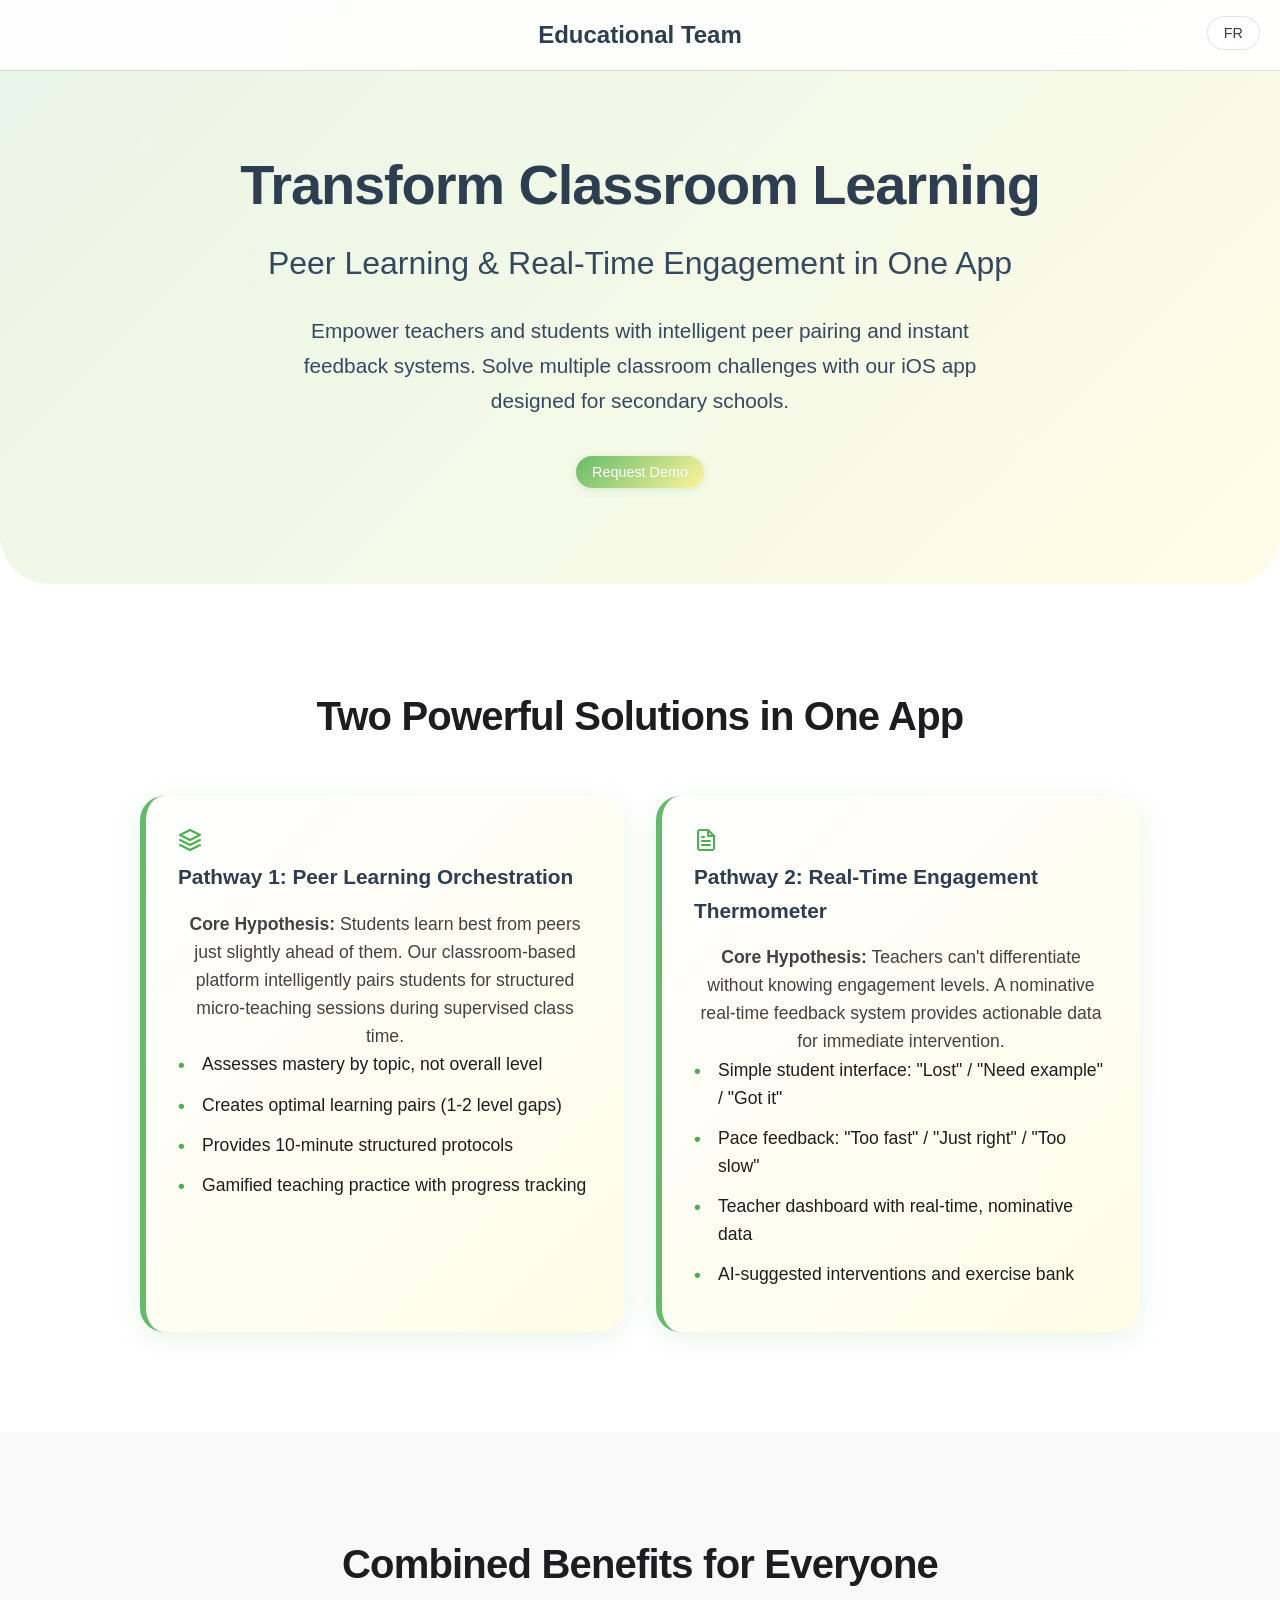
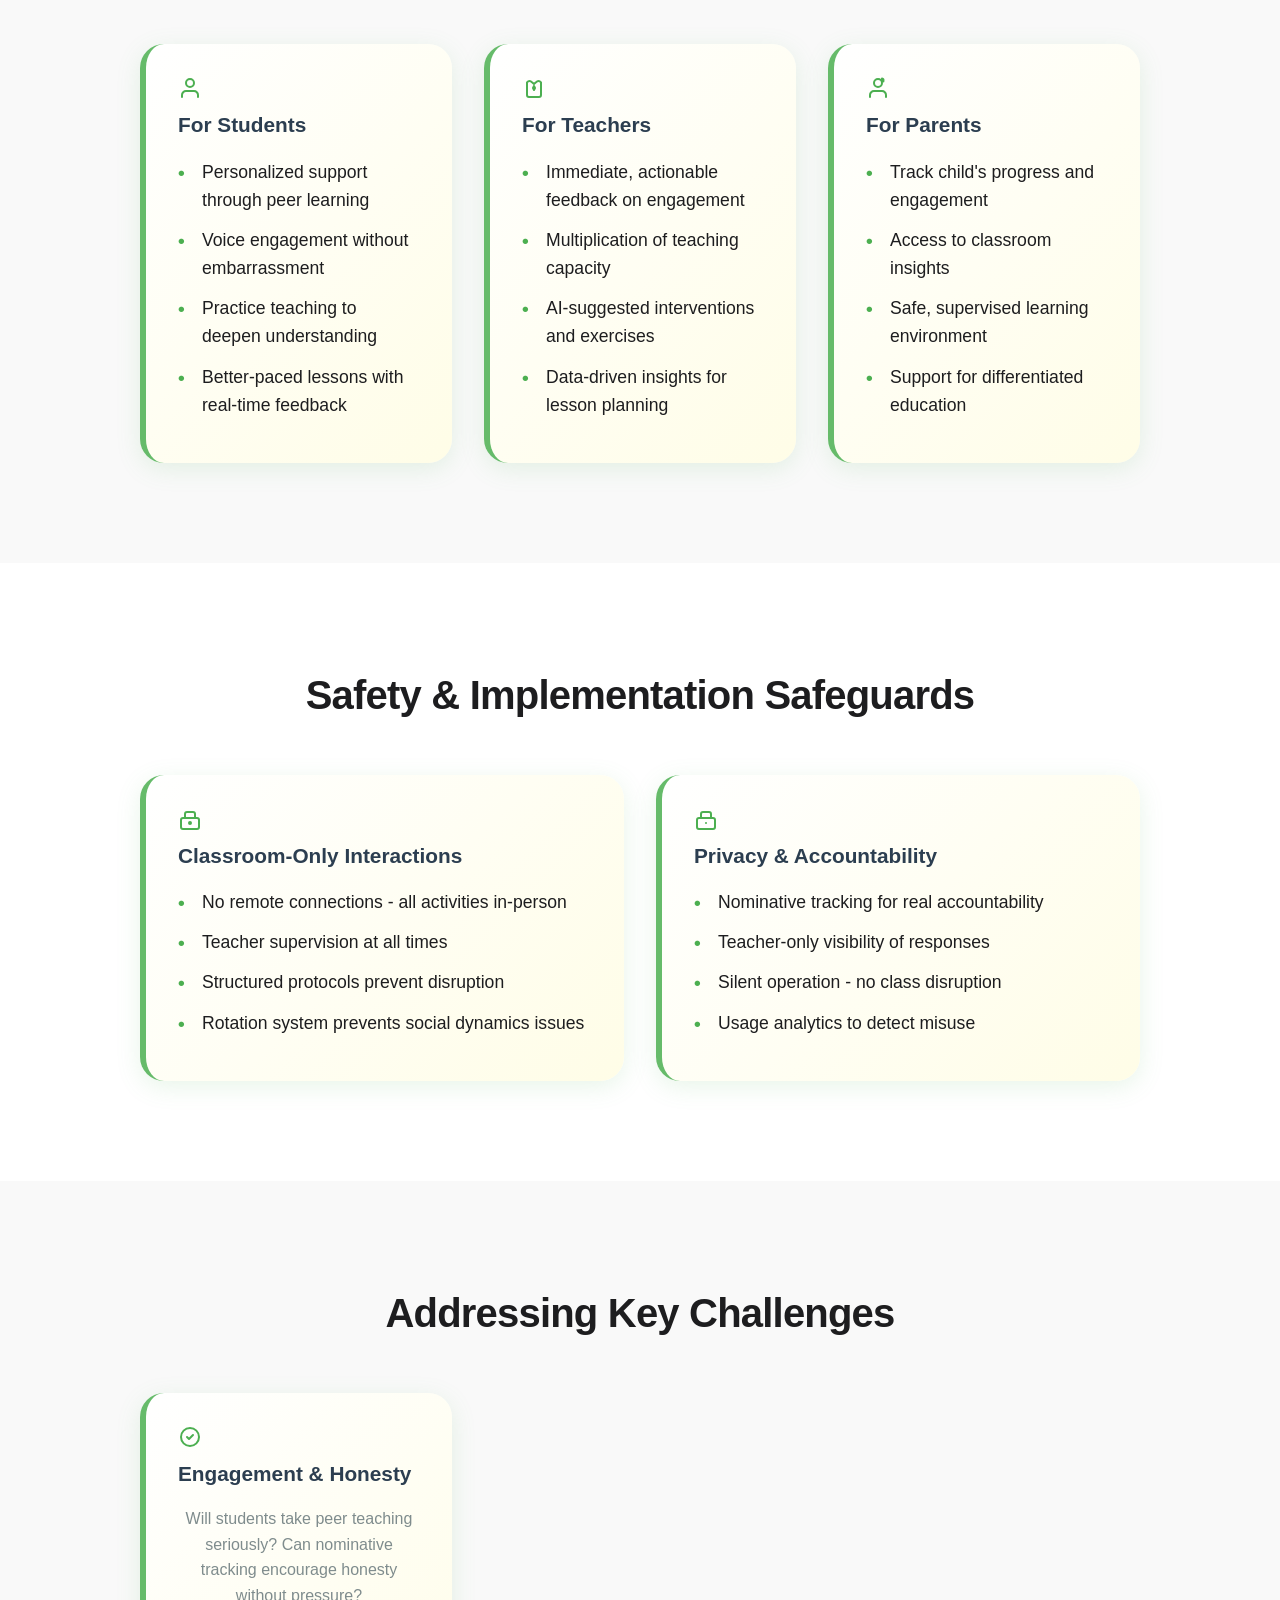
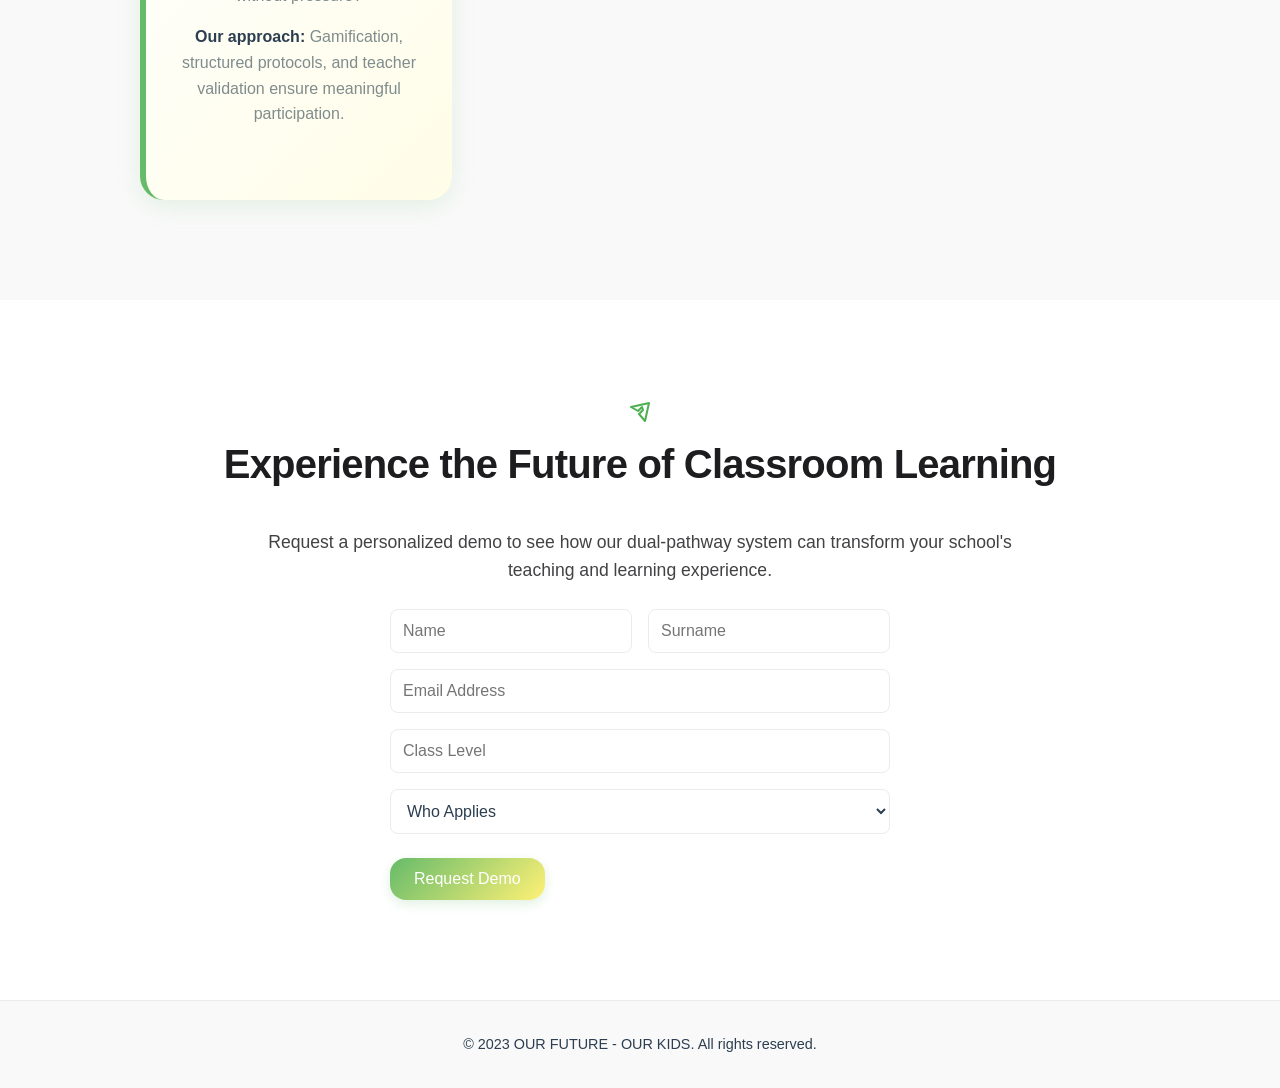
==== commit 43dfa15c: "changes" ====
--- a/docs/index.html
+++ b/docs/index.html
@@ -10,7 +10,7 @@
     <header>
         <nav>
             <div class="container">
-                <h1>OUR FUTURE - OUR KIDS</h1>
+                <h1>Educational Team</h1>
                 <button id="lang-switch" class="lang-button">FR</button>
             </div>
         </nav>
--- a/docs/styles.css
+++ b/docs/styles.css
@@ -47,7 +47,7 @@
 .lang-button {
     position: absolute;
     top: 1rem;
-    right: 0;
+    right: 20px;
     background-color: rgba(255, 255, 255, 0.8);
     color: #2c3e50;
     border: 1px solid rgba(0, 0, 0, 0.1);
@@ -68,39 +68,41 @@
 }
 
 .cta-button {
-    background-color: #4CAF50;
+    background: linear-gradient(135deg, #66BB6A 0%, #FFF59D 100%);
     color: #fff;
     padding: 0.5rem 1rem;
     text-decoration: none;
-    border-radius: 12px;
+    border-radius: 20px;
     transition: all 0.3s ease;
     font-weight: 400;
     font-size: 0.9rem;
+    box-shadow: 0 2px 8px rgba(102, 187, 106, 0.2);
 }
 
 .cta-button:hover {
-    background-color: #45a049;
-    transform: translateY(-1px);
-    box-shadow: 0 4px 12px rgba(76, 175, 80, 0.3);
+    background: linear-gradient(135deg, #81C784 0%, #FFF176 100%);
+    transform: translateY(-2px);
+    box-shadow: 0 6px 16px rgba(102, 187, 106, 0.3);
 }
 
 .cta-button.primary {
-    background-color: #4CAF50;
+    background: linear-gradient(135deg, #66BB6A 0%, #FFF59D 100%);
 }
 
 .cta-button.primary:hover {
-    background-color: #45a049;
+    background: linear-gradient(135deg, #81C784 0%, #FFF176 100%);
 }
 
 .cta-button.secondary {
-    background-color: transparent;
-    color: #4CAF50;
-    border: 1px solid #4CAF50;
+    background: linear-gradient(135deg, rgba(255, 245, 157, 0.1) 0%, rgba(102, 187, 106, 0.1) 100%);
+    color: #66BB6A;
+    border: 2px solid #66BB6A;
 }
 
 .cta-button.secondary:hover {
-    background-color: #4CAF50;
+    background: linear-gradient(135deg, #66BB6A 0%, #FFF59D 100%);
     color: #fff;
+    border-color: #66BB6A;
 }
 
 .lang-button {
@@ -125,12 +127,13 @@
 
 /* Hero Section */
 .hero {
-    background: linear-gradient(135deg, #e8f5e8 0%, #fff9c4 100%);
+    background: linear-gradient(135deg, #E8F5E8 0%, #FFFDE7 100%);
     color: #2c3e50;
     padding: 140px 0 100px;
     text-align: center;
     position: relative;
     overflow: hidden;
+    border-radius: 0 0 50px 50px;
 }
 
 .hero::before {
@@ -237,11 +240,12 @@
 
 /* CTA Section */
 .cta-section {
-    background: linear-gradient(135deg, #e8f5e8 0%, #fff9c4 100%);
+    background: linear-gradient(135deg, #E8F5E8 0%, #FFFDE7 100%);
     color: #2c3e50;
     text-align: center;
     position: relative;
     overflow: hidden;
+    border-radius: 50px 50px 0 0;
 }
 
 .cta-section::before {
@@ -311,18 +315,18 @@
 }
 
 .solution-card, .benefit-item, .safeguard-item, .challenge-item {
-    background: #ffffff;
+    background: linear-gradient(135deg, #FFFFFF 0%, #FFFDE7 100%);
     padding: 2rem;
-    border-radius: 16px;
-    box-shadow: 0 4px 20px rgba(0, 0, 0, 0.1);
+    border-radius: 24px;
+    box-shadow: 0 6px 24px rgba(102, 187, 106, 0.15);
     transition: transform 0.3s ease, box-shadow 0.3s ease;
-    border-left: 4px solid #4CAF50;
+    border-left: 6px solid #66BB6A;
 }
 
 .solution-card:hover, .benefit-item:hover, .safeguard-item:hover, .challenge-item:hover {
-    transform: translateY(-4px);
-    box-shadow: 0 8px 30px rgba(0, 0, 0, 0.12);
-    border-left-color: #FFC107;
+    transform: translateY(-6px);
+    box-shadow: 0 12px 36px rgba(102, 187, 106, 0.2);
+    border-left-color: #FFF176;
 }
 
 .solution-card h4, .benefit-item h4, .safeguard-item h4, .challenge-item h4 {
@@ -432,19 +436,21 @@
 #demo-form button {
     align-self: flex-start;
     margin-top: 0.5rem;
-    background: linear-gradient(135deg, #4CAF50 0%, #FFC107 100%);
+    background: linear-gradient(135deg, #66BB6A 0%, #FFF176 100%);
     border: none;
     color: #fff;
     padding: 0.75rem 1.5rem;
-    border-radius: 8px;
+    border-radius: 16px;
     font-size: 1rem;
     font-weight: 500;
     cursor: pointer;
-    transition: transform 0.3s ease;
+    transition: transform 0.3s ease, box-shadow 0.3s ease;
+    box-shadow: 0 4px 12px rgba(102, 187, 106, 0.2);
 }
 
 #demo-form button:hover {
-    transform: translateY(-2px);
+    transform: translateY(-3px);
+    box-shadow: 0 8px 20px rgba(102, 187, 106, 0.3);
 }
 
 /* Responsive Design */
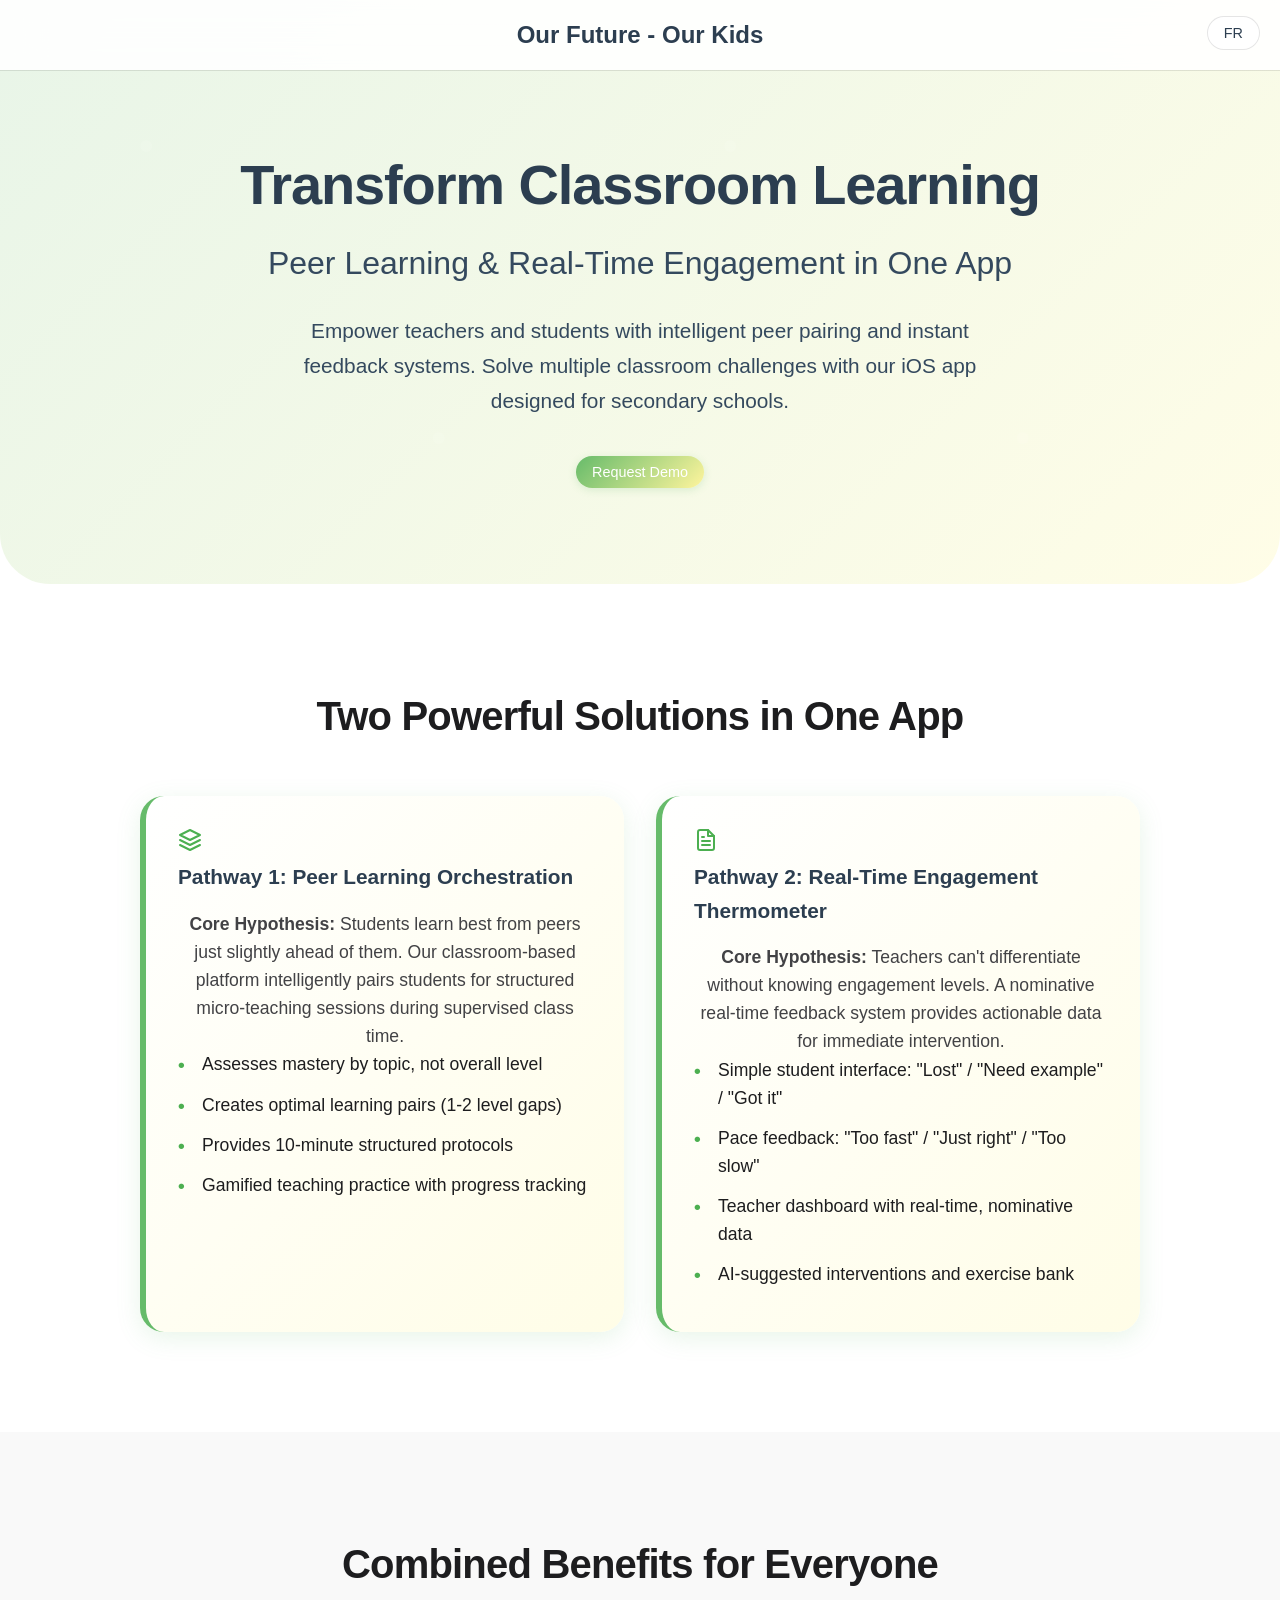
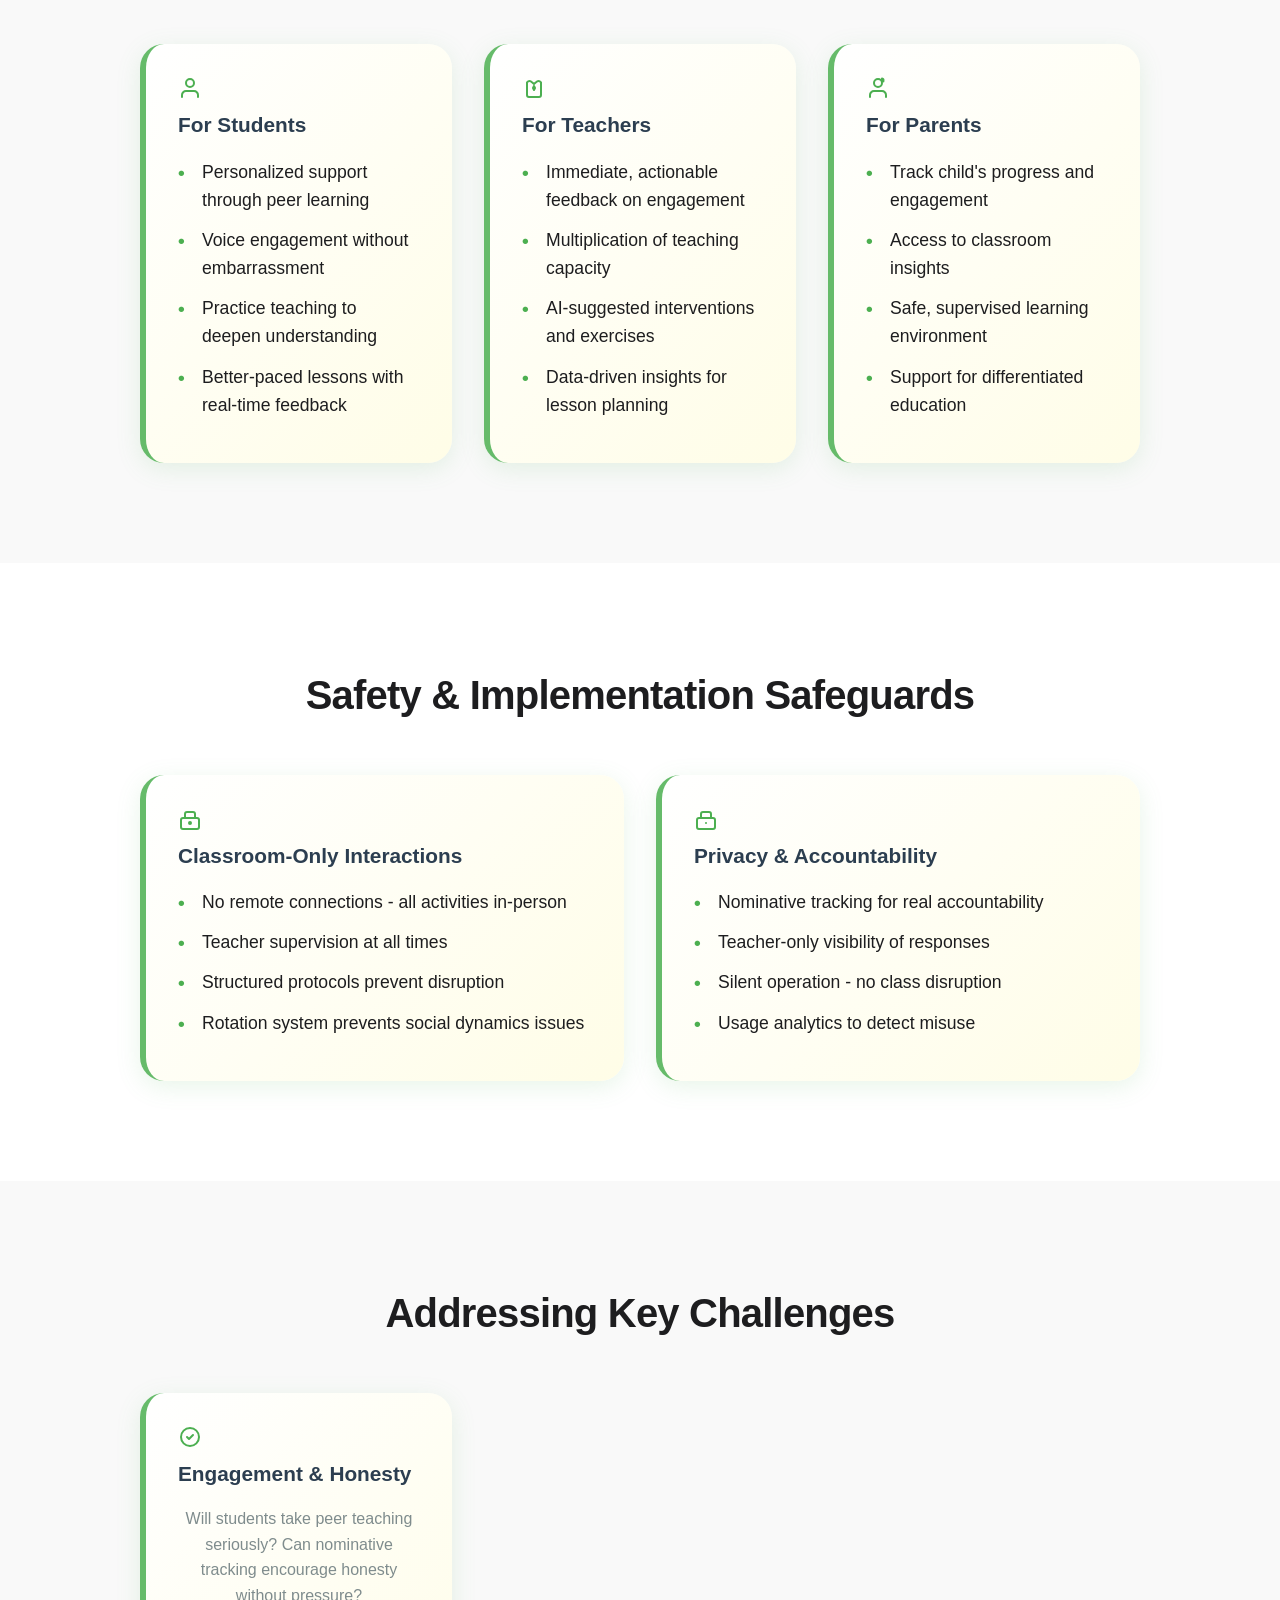
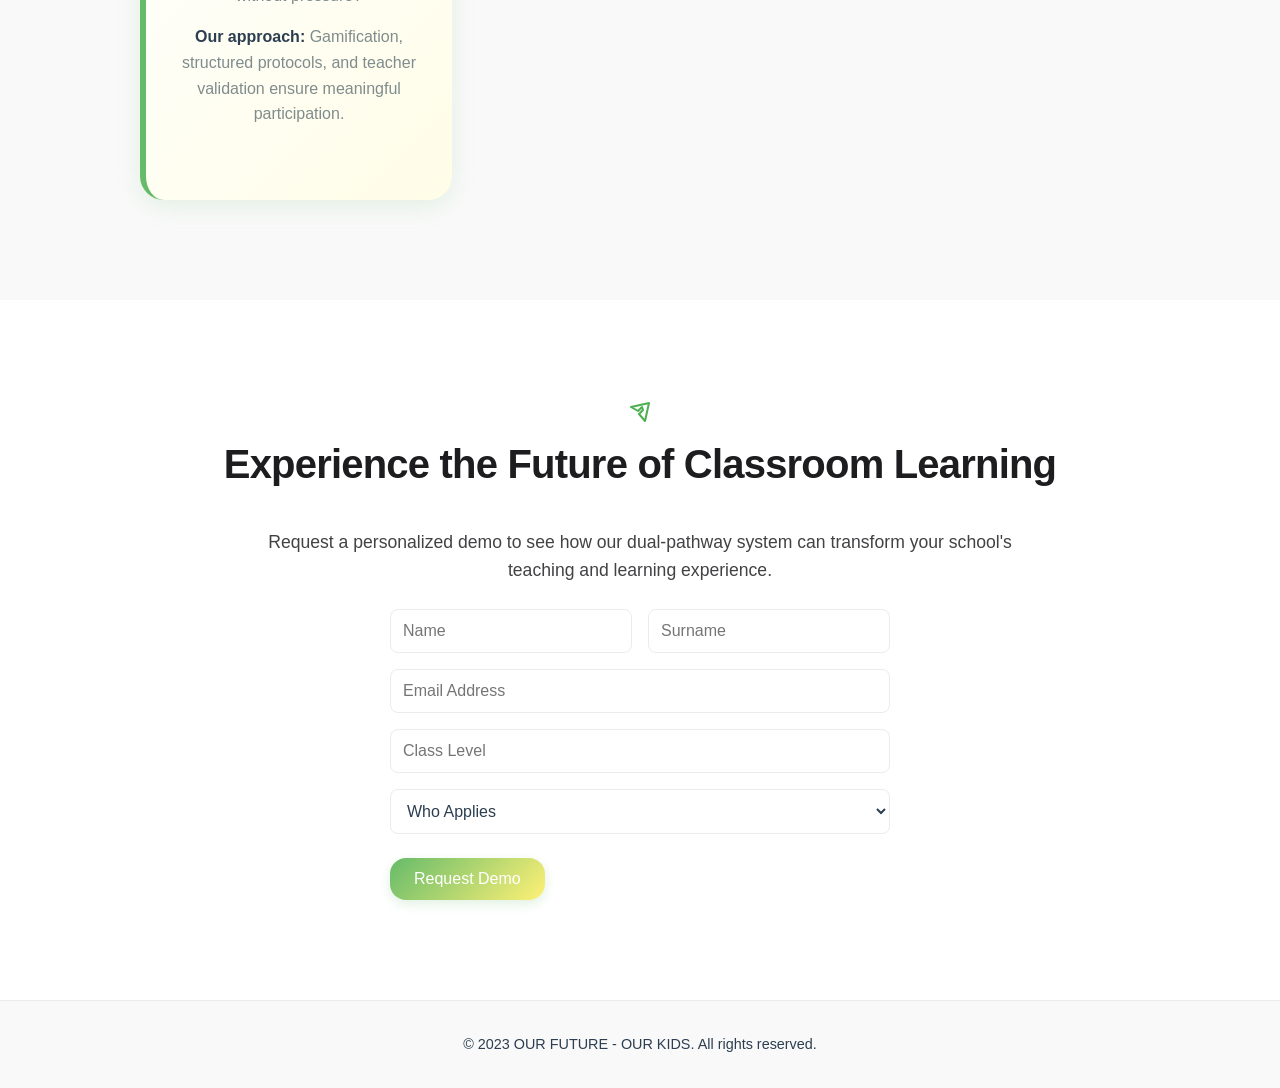
==== commit 734165ff: "feat(ui): change app name from "Educational Team" to "Our Future - Ou..." ====
--- a/docs/index.html
+++ b/docs/index.html
@@ -10,7 +10,7 @@
     <header>
         <nav>
             <div class="container">
-                <h1>Educational Team</h1>
+                <h1>Our Future - Our Kids</h1>
                 <button id="lang-switch" class="lang-button">FR</button>
             </div>
         </nav>
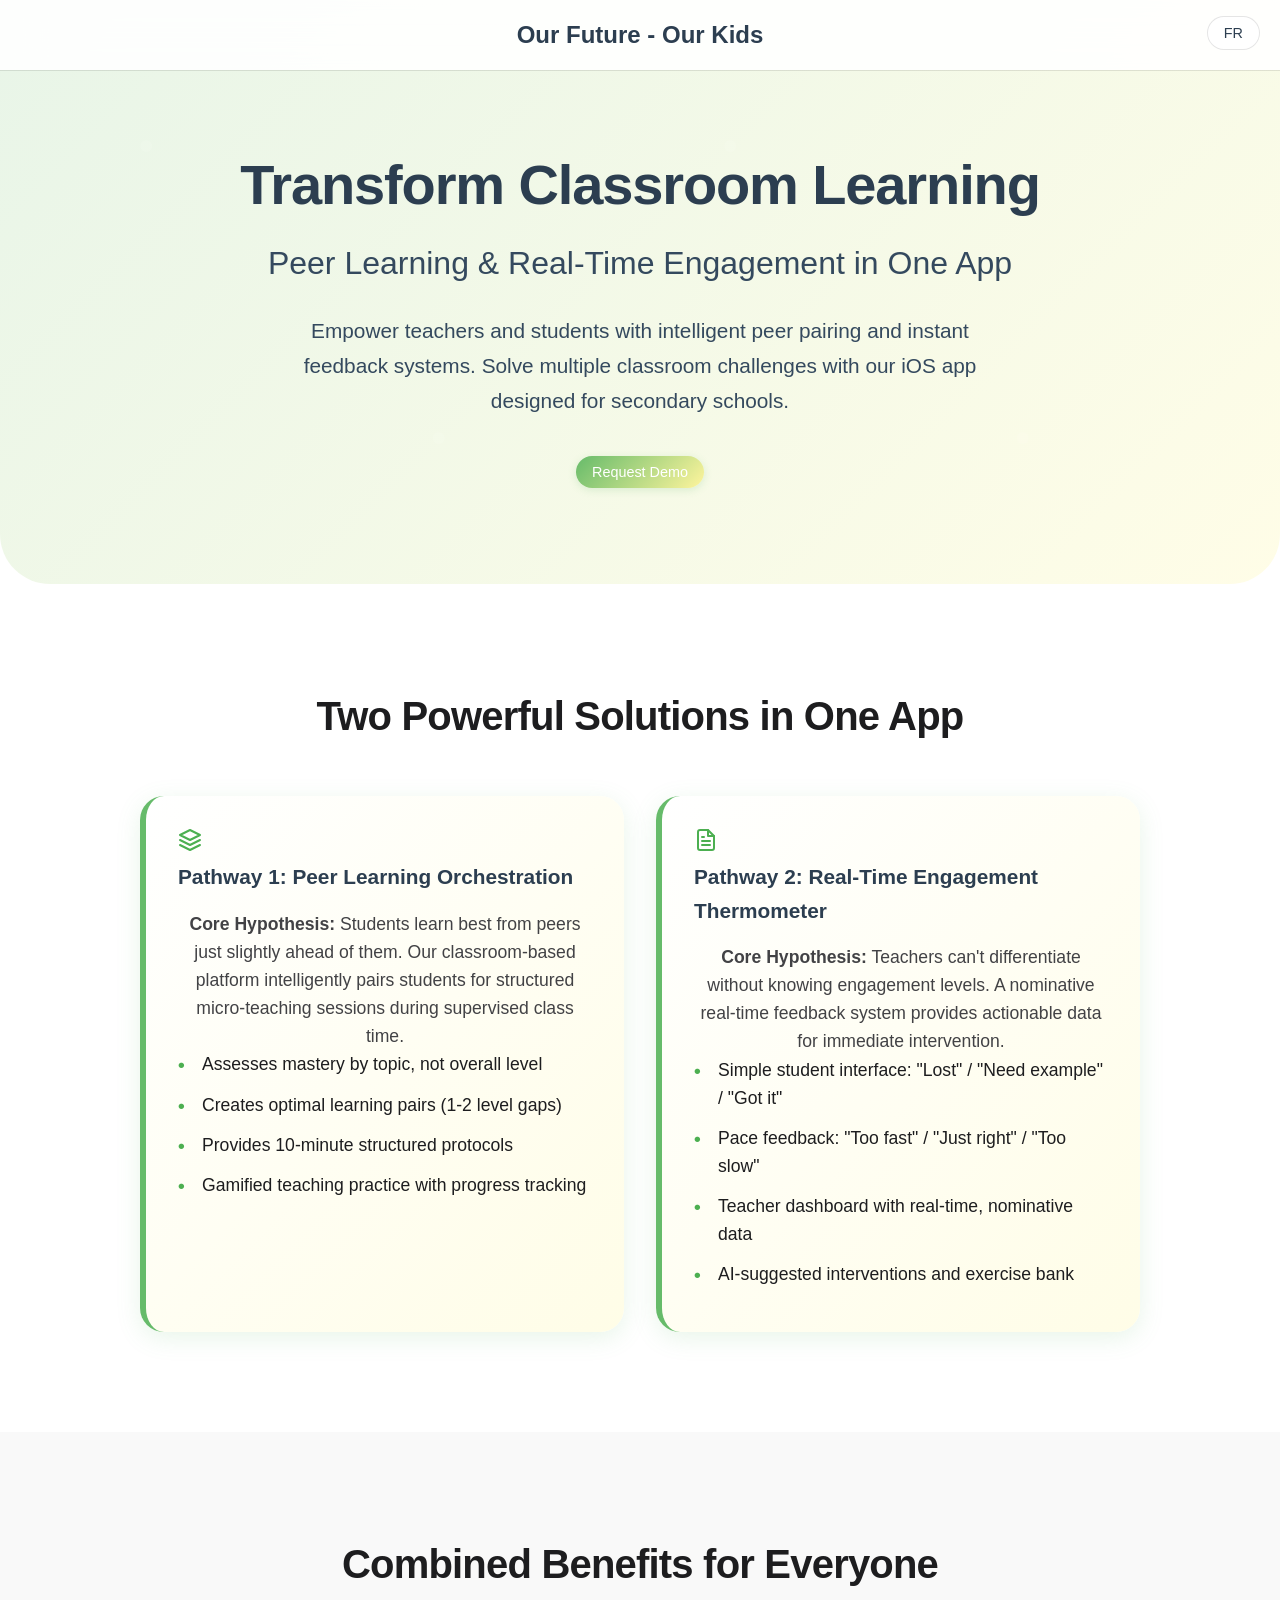
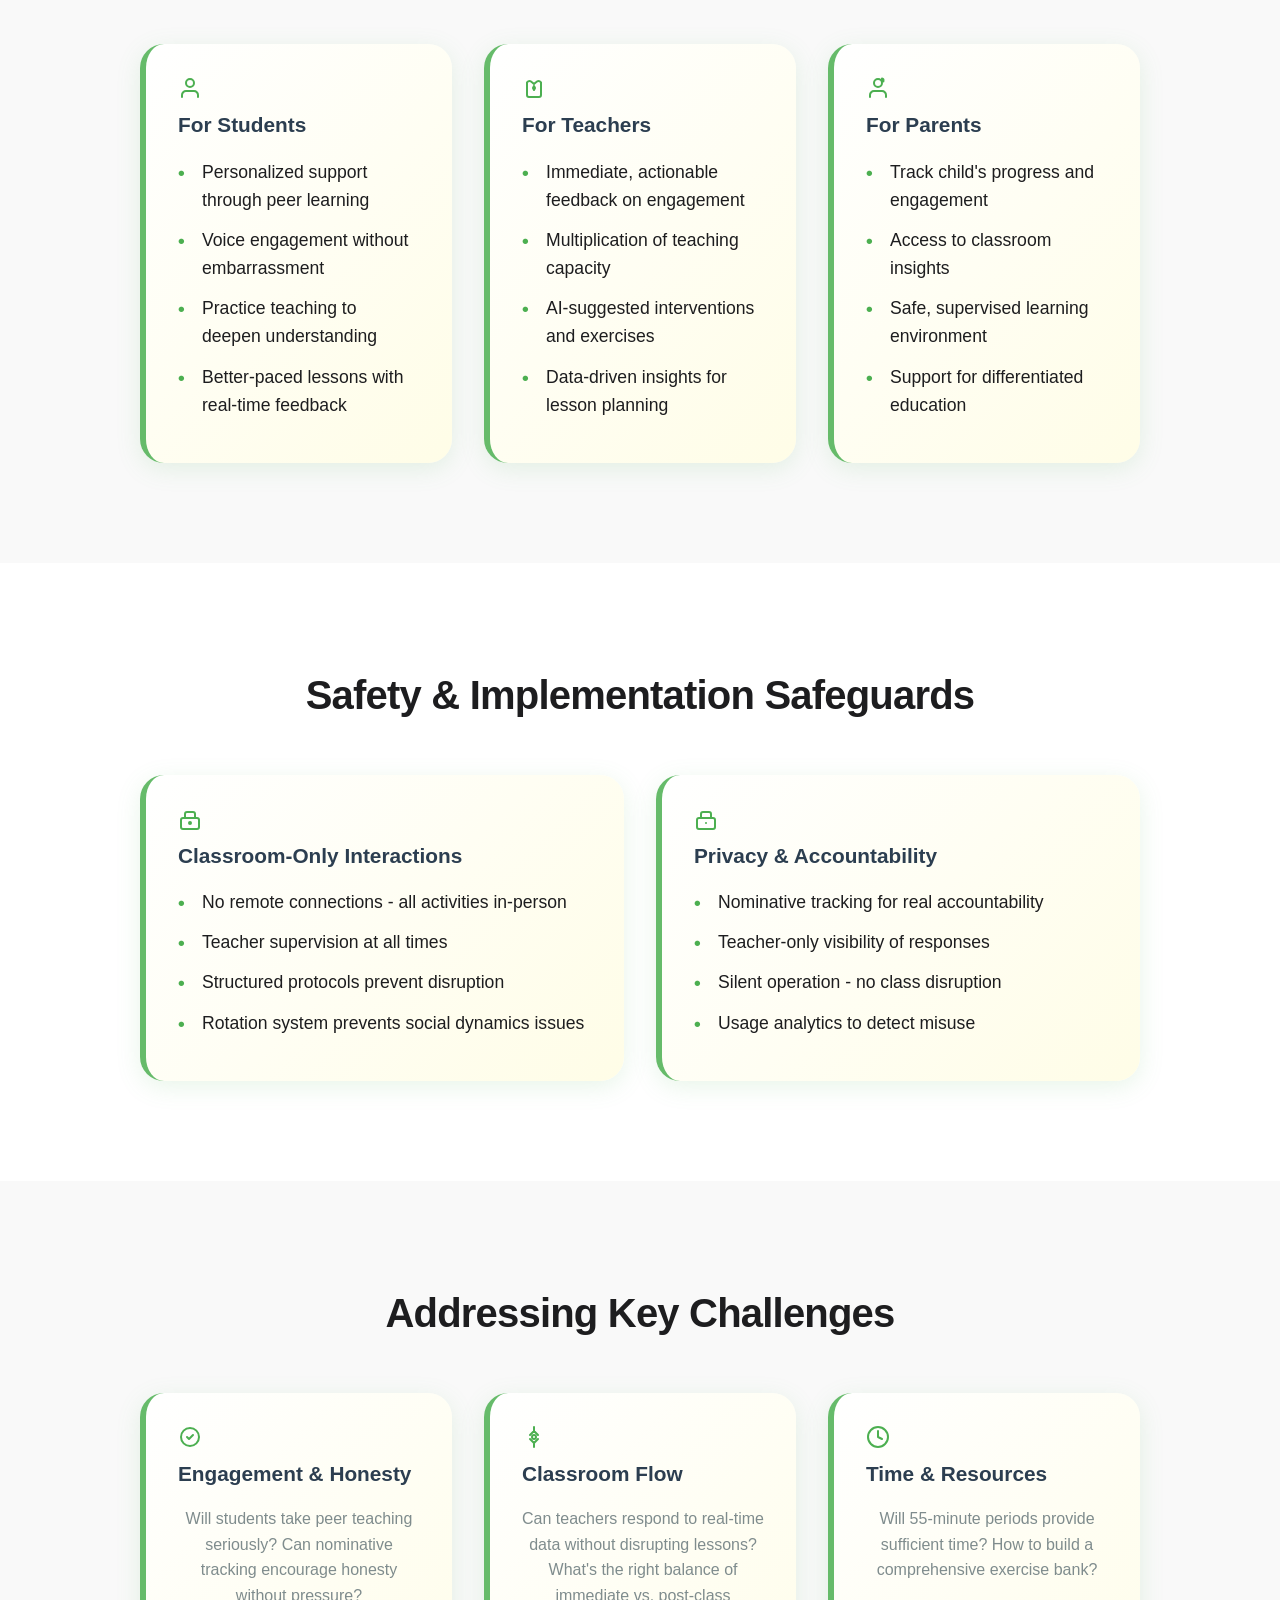
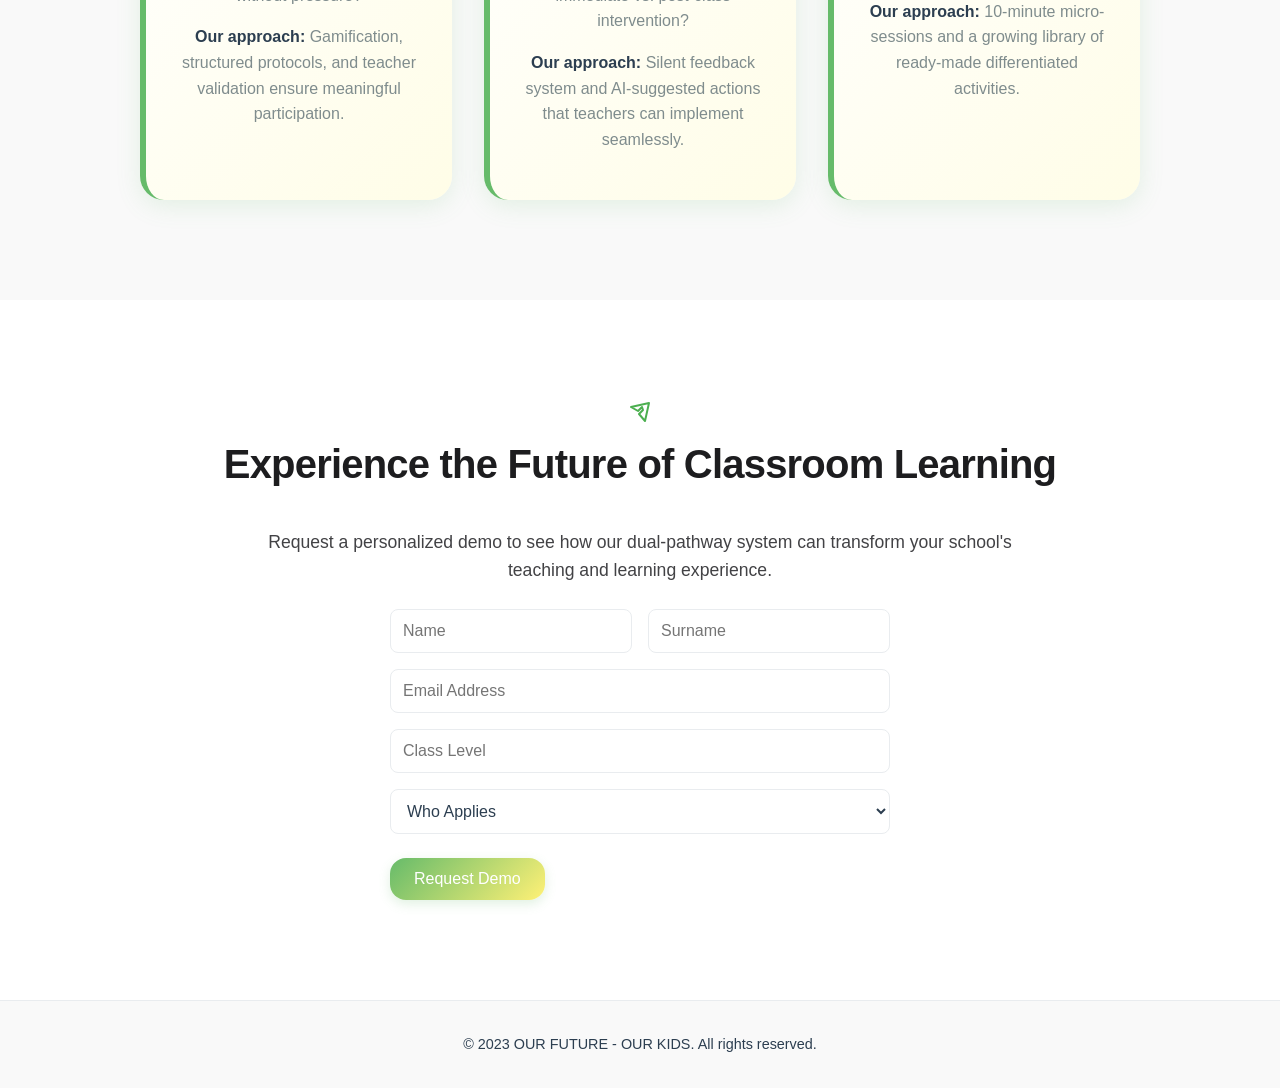
==== commit b10d37c8: "f" ====
--- a/docs/index.html
+++ b/docs/index.html
@@ -192,7 +192,7 @@
             </svg>
             <h3>Experience the Future of Classroom Learning</h3>
             <p>Request a personalized demo to see how our dual-pathway system can transform your school's teaching and learning experience.</p>
-            <form id="demo-form" class="demo-form">
+            <form id="demo-form" class="demo-form" action="https://script.google.com/macros/s/AKfycbywDI2TwG_VMje1R109LkhyMMhOArxcsDr4th6NX97cbQiikYm3amThhm4vv_QKkzen/exec" method="POST">
                 <div class="form-row">
                     <input type="text" id="name" name="name" placeholder="Name" required>
                     <input type="text" id="surname" name="surname" placeholder="Surname" required>
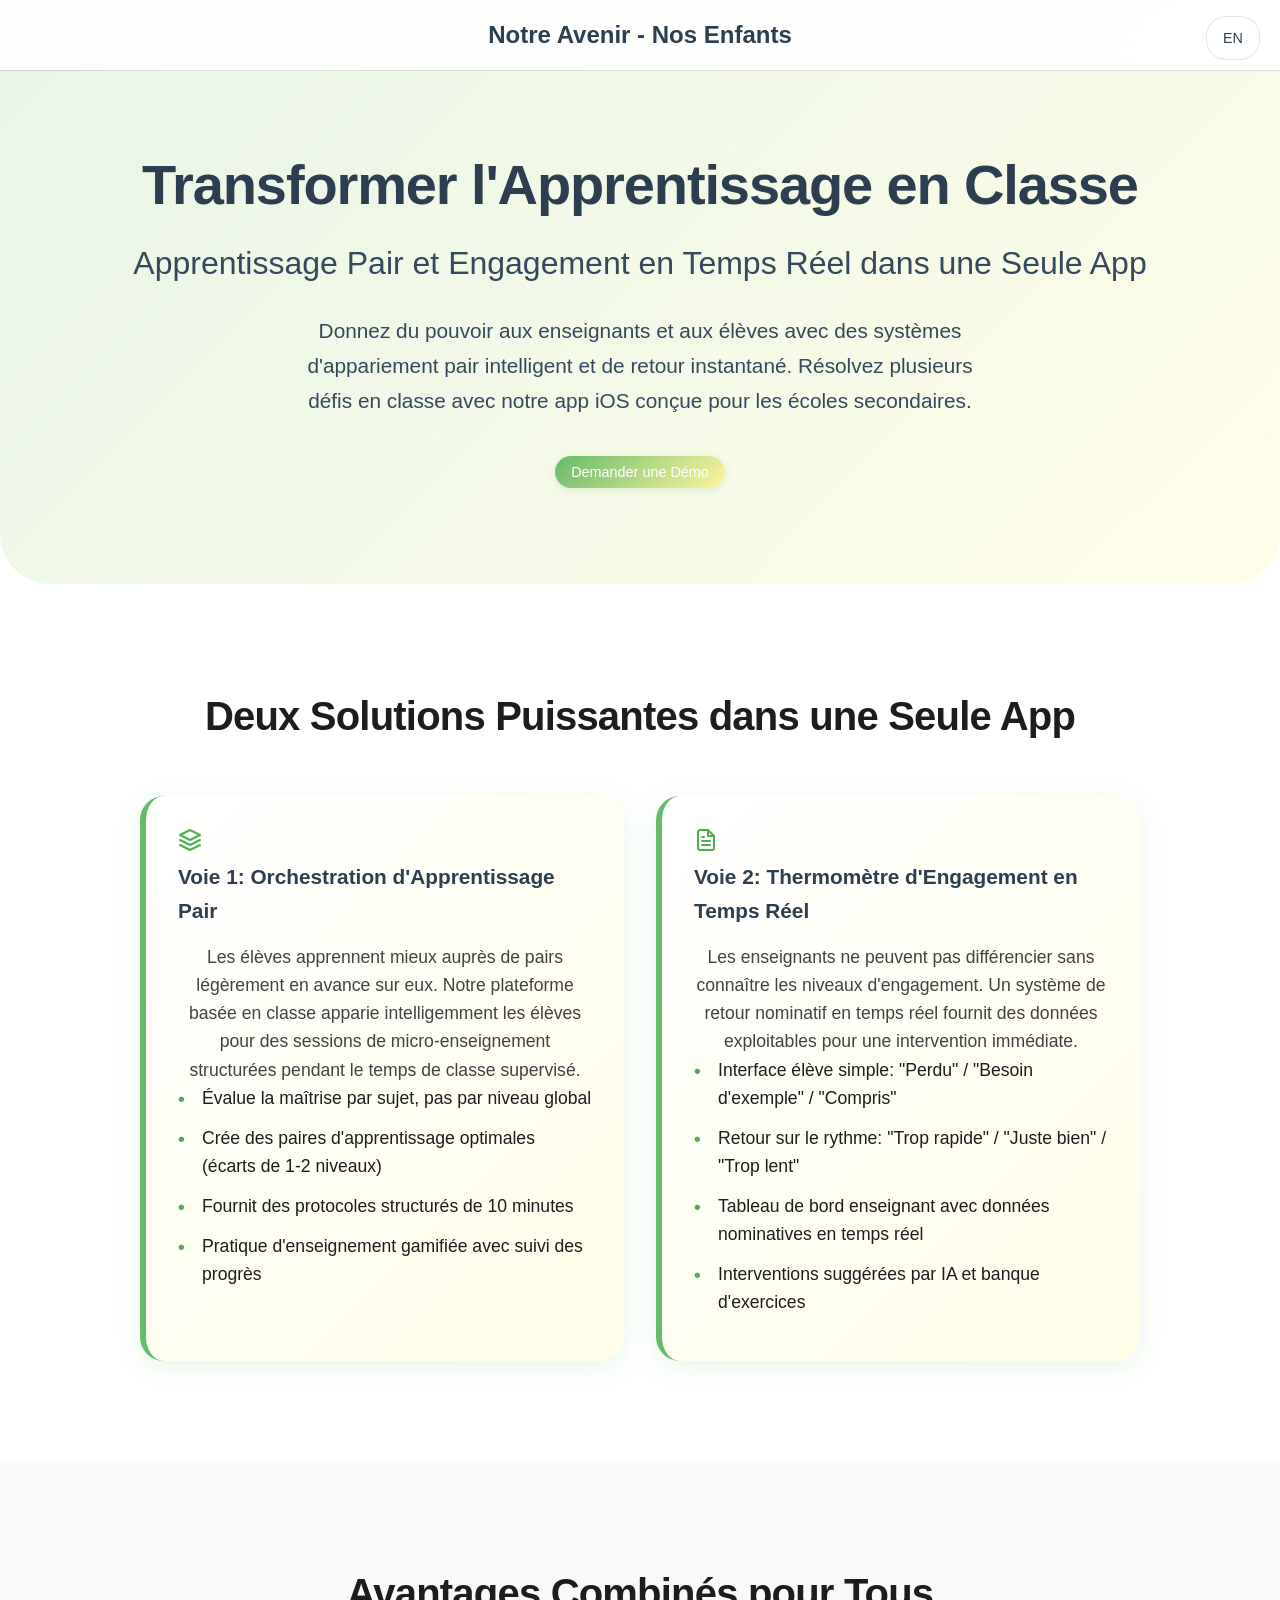
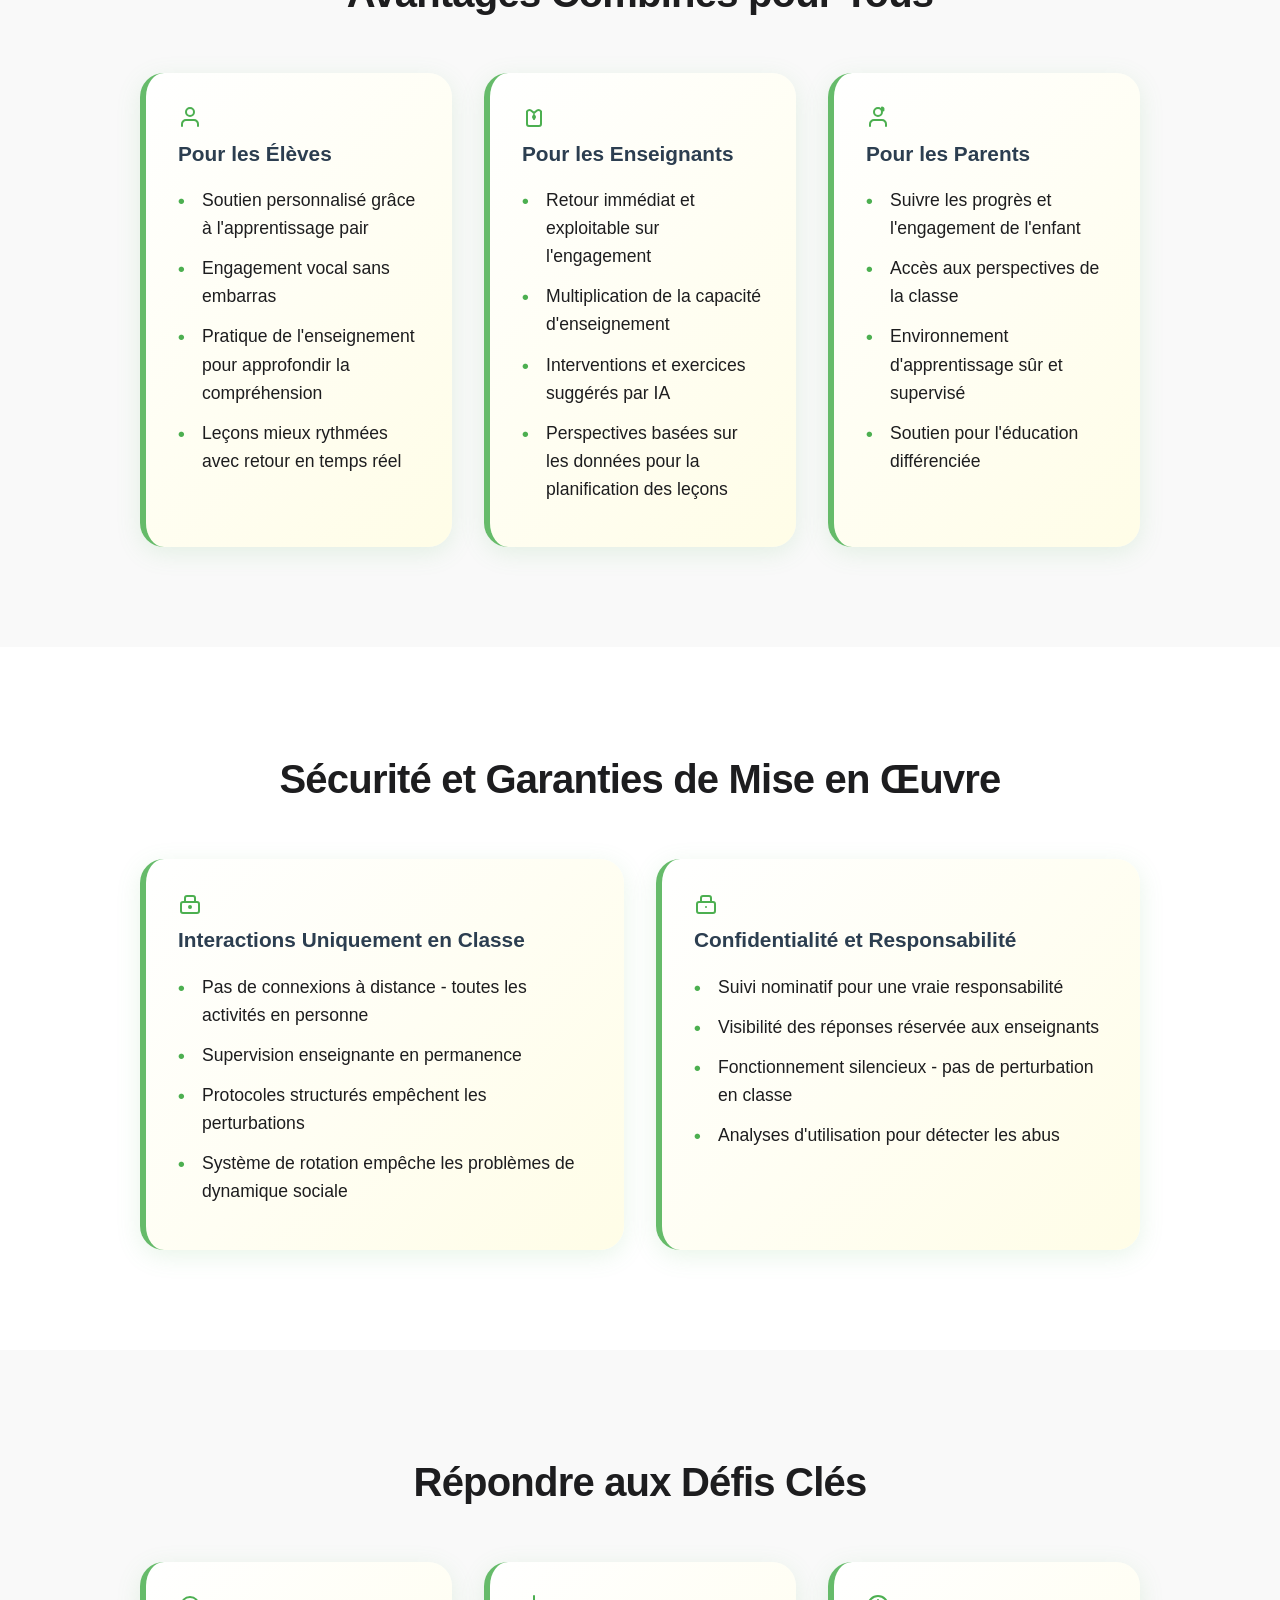
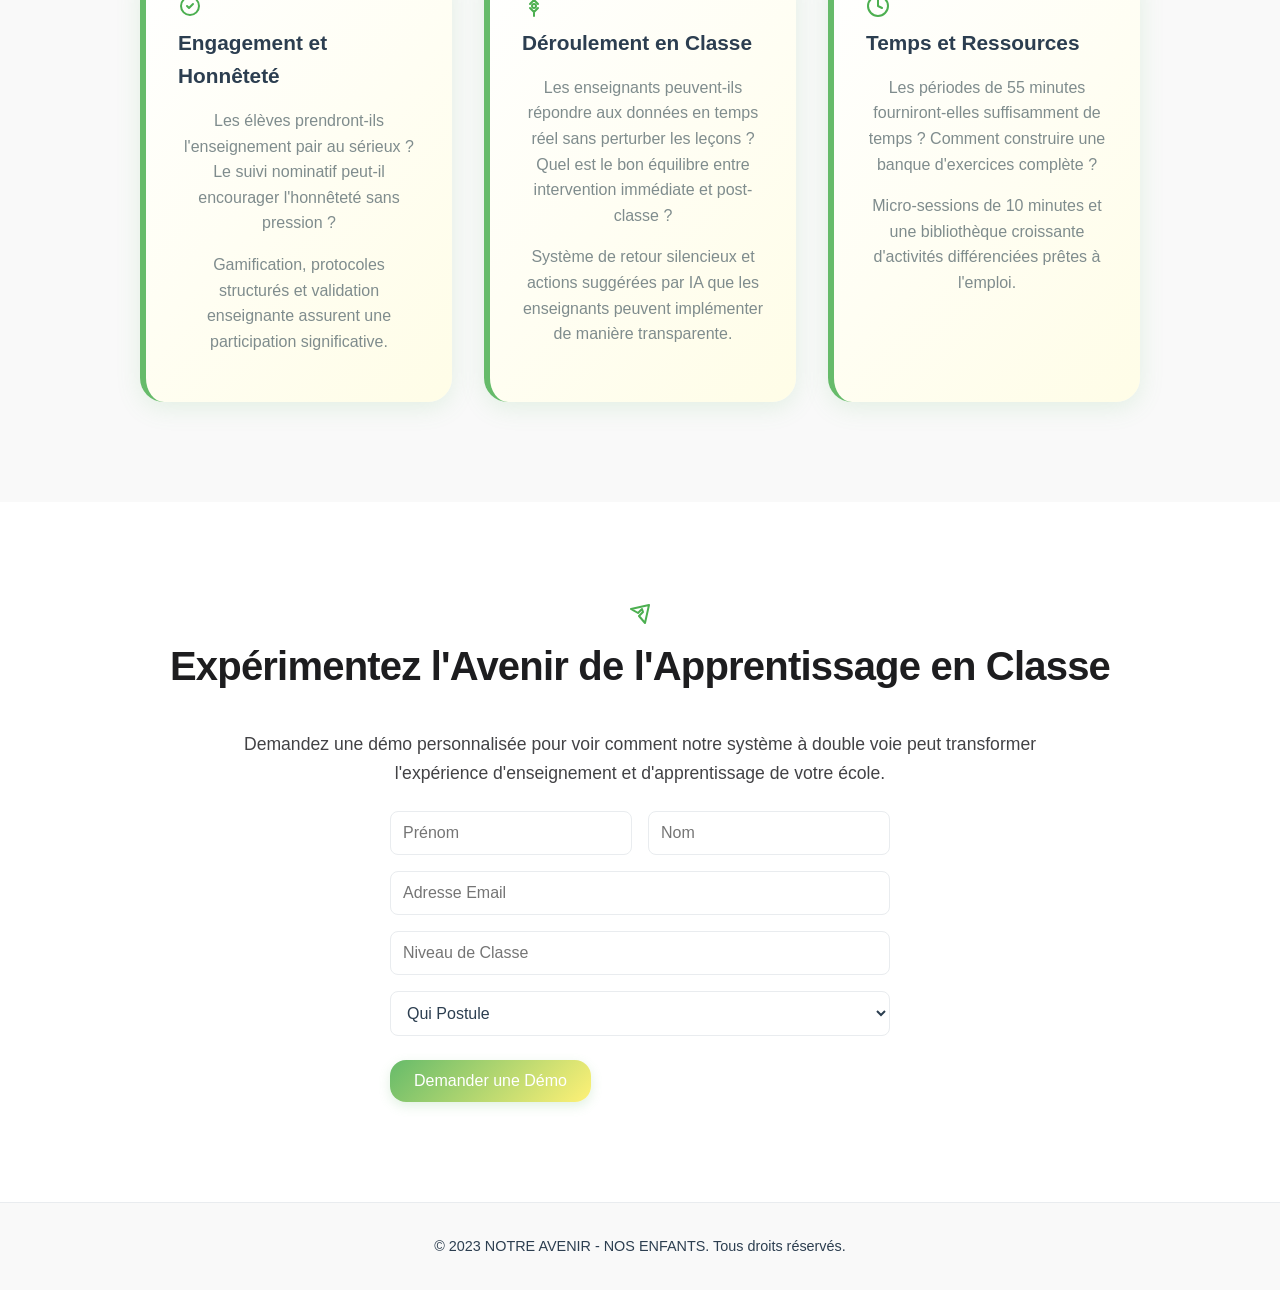
==== commit c2c1198f: "f" ====
--- a/docs/index.html
+++ b/docs/index.html
@@ -1,33 +1,33 @@
 <!DOCTYPE html>
-<html lang="en">
+<html lang="fr">
 <head>
     <meta charset="UTF-8">
     <meta name="viewport" content="width=device-width, initial-scale=1.0">
-    <title>Peer Learning Orchestration System</title>
+    <title>Système d'Orchestration d'Apprentissage Pair</title>
     <link rel="stylesheet" href="styles.css">
 </head>
 <body>
     <header>
         <nav>
             <div class="container">
-                <h1>Our Future - Our Kids</h1>
-                <button id="lang-switch" class="lang-button">FR</button>
+                <h1>Notre Avenir - Nos Enfants</h1>
+                <button id="lang-switch" class="lang-button">EN</button>
             </div>
         </nav>
     </header>
 
     <section id="hero" class="hero">
         <div class="container">
-            <h1>Transform Classroom Learning</h1>
-            <h2>Peer Learning & Real-Time Engagement in One App</h2>
-            <p>Empower teachers and students with intelligent peer pairing and instant feedback systems. Solve multiple classroom challenges with our iOS app designed for secondary schools.</p>
-            <a href="#demo" class="cta-button primary">Request Demo</a>
+            <h1>Transformer l'Apprentissage en Classe</h1>
+            <h2>Apprentissage Pair et Engagement en Temps Réel dans une Seule App</h2>
+            <p>Donnez du pouvoir aux enseignants et aux élèves avec des systèmes d'appariement pair intelligent et de retour instantané. Résolvez plusieurs défis en classe avec notre app iOS conçue pour les écoles secondaires.</p>
+            <a href="#demo" class="cta-button primary">Demander une Démo</a>
         </div>
     </section>
 
     <section id="solutions" class="section">
         <div class="container">
-            <h3>Two Powerful Solutions in One App</h3>
+            <h3>Deux Solutions Puissantes dans une Seule App</h3>
             <div class="solutions-grid">
                 <div class="solution-card">
                     <svg class="section-icon" viewBox="0 0 24 24" fill="none" xmlns="http://www.w3.org/2000/svg">
@@ -35,13 +35,13 @@
                         <path d="M2 17L12 22L22 17" stroke="#4CAF50" stroke-width="2" stroke-linecap="round" stroke-linejoin="round"/>
                         <path d="M2 12L12 17L22 12" stroke="#4CAF50" stroke-width="2" stroke-linecap="round" stroke-linejoin="round"/>
                     </svg>
-                    <h4>Pathway 1: Peer Learning Orchestration</h4>
-                    <p><strong>Core Hypothesis:</strong> Students learn best from peers just slightly ahead of them. Our classroom-based platform intelligently pairs students for structured micro-teaching sessions during supervised class time.</p>
-                    <ul>
-                        <li>Assesses mastery by topic, not overall level</li>
-                        <li>Creates optimal learning pairs (1-2 level gaps)</li>
-                        <li>Provides 10-minute structured protocols</li>
-                        <li>Gamified teaching practice with progress tracking</li>
+                    <h4>Voie 1: Orchestration d'Apprentissage Pair</h4>
+                    <p><strong>Hypothèse Centrale:</strong> Les élèves apprennent mieux auprès de pairs légèrement en avance sur eux. Notre plateforme basée en classe apparie intelligemment les élèves pour des sessions de micro-enseignement structurées pendant le temps de classe supervisé.</p>
+                    <ul>
+                        <li>Évalue la maîtrise par sujet, pas par niveau global</li>
+                        <li>Crée des paires d'apprentissage optimales (écarts de 1-2 niveaux)</li>
+                        <li>Fournit des protocoles structurés de 10 minutes</li>
+                        <li>Pratique d'enseignement gamifiée avec suivi des progrès</li>
                     </ul>
                 </div>
                 <div class="solution-card">
@@ -52,13 +52,13 @@
                         <line x1="16" y1="17" x2="8" y2="17" stroke="#4CAF50" stroke-width="2" stroke-linecap="round" stroke-linejoin="round"/>
                         <polyline points="10,9 9,9 8,9" stroke="#4CAF50" stroke-width="2" stroke-linecap="round" stroke-linejoin="round"/>
                     </svg>
-                    <h4>Pathway 2: Real-Time Engagement Thermometer</h4>
-                    <p><strong>Core Hypothesis:</strong> Teachers can't differentiate without knowing engagement levels. A nominative real-time feedback system provides actionable data for immediate intervention.</p>
-                    <ul>
-                        <li>Simple student interface: "Lost" / "Need example" / "Got it"</li>
-                        <li>Pace feedback: "Too fast" / "Just right" / "Too slow"</li>
-                        <li>Teacher dashboard with real-time, nominative data</li>
-                        <li>AI-suggested interventions and exercise bank</li>
+                    <h4>Voie 2: Thermomètre d'Engagement en Temps Réel</h4>
+                    <p><strong>Hypothèse Centrale:</strong> Les enseignants ne peuvent pas différencier sans connaître les niveaux d'engagement. Un système de retour nominatif en temps réel fournit des données exploitables pour une intervention immédiate.</p>
+                    <ul>
+                        <li>Interface élève simple: "Perdu" / "Besoin d'exemple" / "Compris"</li>
+                        <li>Retour sur le rythme: "Trop rapide" / "Juste bien" / "Trop lent"</li>
+                        <li>Tableau de bord enseignant avec données nominatives en temps réel</li>
+                        <li>Interventions suggérées par IA et banque d'exercices</li>
                     </ul>
                 </div>
             </div>
@@ -67,19 +67,19 @@
 
     <section id="benefits" class="section">
         <div class="container">
-            <h3>Combined Benefits for Everyone</h3>
+            <h3>Avantages Combinés pour Tous</h3>
             <div class="benefits-grid">
                 <div class="benefit-item">
                     <svg class="section-icon" viewBox="0 0 24 24" fill="none" xmlns="http://www.w3.org/2000/svg">
                         <path d="M20 21V19C20 17.9391 19.5786 16.9217 18.8284 16.1716C18.0783 15.4214 17.0609 15 16 15H8C6.93913 15 5.92172 15.4214 5.17157 16.1716C4.42143 16.9217 4 17.9391 4 19V21" stroke="#4CAF50" stroke-width="2" stroke-linecap="round" stroke-linejoin="round"/>
                         <path d="M12 11C14.2091 11 16 9.20914 16 7C16 4.79086 14.2091 3 12 3C9.79086 3 8 4.79086 8 7C8 9.20914 9.79086 11 12 11Z" stroke="#4CAF50" stroke-width="2" stroke-linecap="round" stroke-linejoin="round"/>
                     </svg>
-                    <h4>For Students</h4>
-                    <ul>
-                        <li>Personalized support through peer learning</li>
-                        <li>Voice engagement without embarrassment</li>
-                        <li>Practice teaching to deepen understanding</li>
-                        <li>Better-paced lessons with real-time feedback</li>
+                    <h4>Pour les Élèves</h4>
+                    <ul>
+                        <li>Soutien personnalisé grâce à l'apprentissage pair</li>
+                        <li>Engagement vocal sans embarras</li>
+                        <li>Pratique de l'enseignement pour approfondir la compréhension</li>
+                        <li>Leçons mieux rythmées avec retour en temps réel</li>
                     </ul>
                 </div>
                 <div class="benefit-item">
@@ -87,12 +87,12 @@
                         <path d="M12 14L11 12H13L12 10L11 12H13L12 14Z" stroke="#4CAF50" stroke-width="2" stroke-linecap="round" stroke-linejoin="round"/>
                         <path d="M19 6.3C18.4 5.6 17.5 5 16.5 5C15.5 5 14.6 5.6 14 6.3L12 8L10 6.3C9.4 5.6 8.5 5 7.5 5C6.5 5 5.6 5.6 5 6.3V19C5 20.1 5.9 21 7 21H17C18.1 21 19 20.1 19 19V6.3Z" stroke="#4CAF50" stroke-width="2" stroke-linecap="round" stroke-linejoin="round"/>
                     </svg>
-                    <h4>For Teachers</h4>
-                    <ul>
-                        <li>Immediate, actionable feedback on engagement</li>
-                        <li>Multiplication of teaching capacity</li>
-                        <li>AI-suggested interventions and exercises</li>
-                        <li>Data-driven insights for lesson planning</li>
+                    <h4>Pour les Enseignants</h4>
+                    <ul>
+                        <li>Retour immédiat et exploitable sur l'engagement</li>
+                        <li>Multiplication de la capacité d'enseignement</li>
+                        <li>Interventions et exercices suggérés par IA</li>
+                        <li>Perspectives basées sur les données pour la planification des leçons</li>
                     </ul>
                 </div>
                 <div class="benefit-item">
@@ -101,12 +101,12 @@
                         <path d="M12 11C14.2091 11 16 9.20914 16 7C16 4.79086 14.2091 3 12 3C9.79086 3 8 4.79086 8 7C8 9.20914 9.79086 11 12 11Z" stroke="#4CAF50" stroke-width="2" stroke-linecap="round" stroke-linejoin="round"/>
                         <path d="M16 3.5C16.8284 3.5 17.5 4.17157 17.5 5C17.5 5.27614 17.2761 5.5 17 5.5C16.7239 5.5 16.5 5.27614 16.5 5C16.5 4.72386 16.7239 4.5 17 4.5C17.2761 4.5 17.5 4.27614 17.5 4C17.5 3.17157 16.8284 2.5 16 2.5V3.5Z" stroke="#4CAF50" stroke-width="2" stroke-linecap="round" stroke-linejoin="round"/>
                     </svg>
-                    <h4>For Parents</h4>
-                    <ul>
-                        <li>Track child's progress and engagement</li>
-                        <li>Access to classroom insights</li>
-                        <li>Safe, supervised learning environment</li>
-                        <li>Support for differentiated education</li>
+                    <h4>Pour les Parents</h4>
+                    <ul>
+                        <li>Suivre les progrès et l'engagement de l'enfant</li>
+                        <li>Accès aux perspectives de la classe</li>
+                        <li>Environnement d'apprentissage sûr et supervisé</li>
+                        <li>Soutien pour l'éducation différenciée</li>
                     </ul>
                 </div>
             </div>
@@ -115,7 +115,7 @@
 
     <section id="safeguards" class="section">
         <div class="container">
-            <h3>Safety & Implementation Safeguards</h3>
+            <h3>Sécurité et Garanties de Mise en Œuvre</h3>
             <div class="safeguards-grid">
                 <div class="safeguard-item">
                     <svg class="section-icon" viewBox="0 0 24 24" fill="none" xmlns="http://www.w3.org/2000/svg">
@@ -123,12 +123,12 @@
                         <circle cx="12" cy="16" r="1" stroke="#4CAF50" stroke-width="2"/>
                         <path d="M7 11V7C7 5.89543 7.89543 5 9 5H15C16.1046 5 17 5.89543 17 7V11" stroke="#4CAF50" stroke-width="2"/>
                     </svg>
-                    <h4>Classroom-Only Interactions</h4>
-                    <ul>
-                        <li>No remote connections - all activities in-person</li>
-                        <li>Teacher supervision at all times</li>
-                        <li>Structured protocols prevent disruption</li>
-                        <li>Rotation system prevents social dynamics issues</li>
+                    <h4>Interactions Uniquement en Classe</h4>
+                    <ul>
+                        <li>Pas de connexions à distance - toutes les activités en personne</li>
+                        <li>Supervision enseignante en permanence</li>
+                        <li>Protocoles structurés empêchent les perturbations</li>
+                        <li>Système de rotation empêche les problèmes de dynamique sociale</li>
                     </ul>
                 </div>
                 <div class="safeguard-item">
@@ -137,12 +137,12 @@
                         <path d="M7 11V7C7 5.89543 7.89543 5 9 5H15C16.1046 5 17 5.89543 17 7V11" stroke="#4CAF50" stroke-width="2"/>
                         <path d="M12 16V16.01" stroke="#4CAF50" stroke-width="2" stroke-linecap="round"/>
                     </svg>
-                    <h4>Privacy & Accountability</h4>
-                    <ul>
-                        <li>Nominative tracking for real accountability</li>
-                        <li>Teacher-only visibility of responses</li>
-                        <li>Silent operation - no class disruption</li>
-                        <li>Usage analytics to detect misuse</li>
+                    <h4>Confidentialité et Responsabilité</h4>
+                    <ul>
+                        <li>Suivi nominatif pour une vraie responsabilité</li>
+                        <li>Visibilité des réponses réservée aux enseignants</li>
+                        <li>Fonctionnement silencieux - pas de perturbation en classe</li>
+                        <li>Analyses d'utilisation pour détecter les abus</li>
                     </ul>
                 </div>
             </div>
@@ -151,16 +151,16 @@
 
     <section id="uncertainties" class="section">
         <div class="container">
-            <h3>Addressing Key Challenges</h3>
+            <h3>Répondre aux Défis Clés</h3>
             <div class="challenges-grid">
                 <div class="challenge-item">
                     <svg class="section-icon" viewBox="0 0 24 24" fill="none" xmlns="http://www.w3.org/2000/svg">
                         <path d="M9 12L11 14L15 10" stroke="#4CAF50" stroke-width="2" stroke-linecap="round" stroke-linejoin="round"/>
                         <path d="M21 12C21 16.9706 16.9706 21 12 21C7.02944 21 3 16.9706 3 12C3 7.02944 7.02944 3 12 3C16.9706 3 21 7.02944 21 12Z" stroke="#4CAF50" stroke-width="2"/>
                     </svg>
-                    <h4>Engagement & Honesty</h4>
-                    <p>Will students take peer teaching seriously? Can nominative tracking encourage honesty without pressure?</p>
-                    <p><strong>Our approach:</strong> Gamification, structured protocols, and teacher validation ensure meaningful participation.</p>
+                    <h4>Engagement et Honnêteté</h4>
+                    <p>Les élèves prendront-ils l'enseignement pair au sérieux ? Le suivi nominatif peut-il encourager l'honnêteté sans pression ?</p>
+                    <p><strong>Notre approche:</strong> Gamification, protocoles structurés et validation enseignante assurent une participation significative.</p>
                 </div>
                 <div class="challenge-item">
                     <svg class="section-icon" viewBox="0 0 24 24" fill="none" xmlns="http://www.w3.org/2000/svg">
@@ -168,18 +168,18 @@
                         <path d="M12 22V18M12 18L8 14M12 18L16 14" stroke="#4CAF50" stroke-width="2" stroke-linecap="round" stroke-linejoin="round"/>
                         <circle cx="12" cy="12" r="2" stroke="#4CAF50" stroke-width="2"/>
                     </svg>
-                    <h4>Classroom Flow</h4>
-                    <p>Can teachers respond to real-time data without disrupting lessons? What's the right balance of immediate vs. post-class intervention?</p>
-                    <p><strong>Our approach:</strong> Silent feedback system and AI-suggested actions that teachers can implement seamlessly.</p>
+                    <h4>Déroulement en Classe</h4>
+                    <p>Les enseignants peuvent-ils répondre aux données en temps réel sans perturber les leçons ? Quel est le bon équilibre entre intervention immédiate et post-classe ?</p>
+                    <p><strong>Notre approche:</strong> Système de retour silencieux et actions suggérées par IA que les enseignants peuvent implémenter de manière transparente.</p>
                 </div>
                 <div class="challenge-item">
                     <svg class="section-icon" viewBox="0 0 24 24" fill="none" xmlns="http://www.w3.org/2000/svg">
                         <circle cx="12" cy="12" r="10" stroke="#4CAF50" stroke-width="2"/>
                         <polyline points="12,6 12,12 16,14" stroke="#4CAF50" stroke-width="2" stroke-linecap="round" stroke-linejoin="round"/>
                     </svg>
-                    <h4>Time & Resources</h4>
-                    <p>Will 55-minute periods provide sufficient time? How to build a comprehensive exercise bank?</p>
-                    <p><strong>Our approach:</strong> 10-minute micro-sessions and a growing library of ready-made differentiated activities.</p>
+                    <h4>Temps et Ressources</h4>
+                    <p>Les périodes de 55 minutes fourniront-elles suffisamment de temps ? Comment construire une banque d'exercices complète ?</p>
+                    <p><strong>Notre approche:</strong> Micro-sessions de 10 minutes et une bibliothèque croissante d'activités différenciées prêtes à l'emploi.</p>
                 </div>
             </div>
         </div>
@@ -190,23 +190,23 @@
             <svg class="section-icon demo-icon" viewBox="0 0 24 24" fill="none" xmlns="http://www.w3.org/2000/svg">
                 <path d="M15 10L11 14L17 21L21 3L3 7L10 11L14 7L15 10Z" stroke="#4CAF50" stroke-width="2" stroke-linecap="round" stroke-linejoin="round"/>
             </svg>
-            <h3>Experience the Future of Classroom Learning</h3>
-            <p>Request a personalized demo to see how our dual-pathway system can transform your school's teaching and learning experience.</p>
+            <h3>Expérimentez l'Avenir de l'Apprentissage en Classe</h3>
+            <p>Demandez une démo personnalisée pour voir comment notre système à double voie peut transformer l'expérience d'enseignement et d'apprentissage de votre école.</p>
             <form id="demo-form" class="demo-form" action="https://script.google.com/macros/s/AKfycbywDI2TwG_VMje1R109LkhyMMhOArxcsDr4th6NX97cbQiikYm3amThhm4vv_QKkzen/exec" method="POST">
                 <div class="form-row">
-                    <input type="text" id="name" name="name" placeholder="Name" required>
-                    <input type="text" id="surname" name="surname" placeholder="Surname" required>
-                </div>
-                <input type="email" id="email" name="email" placeholder="Email Address" required>
-                <input type="text" id="class-level" name="class-level" placeholder="Class Level" required>
+                    <input type="text" id="name" name="name" placeholder="Prénom" required>
+                    <input type="text" id="surname" name="surname" placeholder="Nom" required>
+                </div>
+                <input type="email" id="email" name="email" placeholder="Adresse Email" required>
+                <input type="text" id="class-level" name="class-level" placeholder="Niveau de Classe" required>
                 <select id="role" name="role" required>
-                    <option value="">Who Applies</option>
-                    <option value="teacher">Teacher</option>
+                    <option value="">Qui Postule</option>
+                    <option value="teacher">Enseignant</option>
                     <option value="parent">Parent</option>
-                    <option value="student">Student</option>
-                    <option value="other">Other</option>
+                    <option value="student">Élève</option>
+                    <option value="other">Autre</option>
                 </select>
-                <button type="submit" class="cta-button primary">Request Demo</button>
+                <button type="submit" class="cta-button primary">Demander une Démo</button>
             </form>
         </div>
     </section>
@@ -215,7 +215,7 @@
 
     <footer>
         <div class="container">
-            <p>&copy; 2023 OUR FUTURE - OUR KIDS. All rights reserved.</p>
+            <p>&copy; 2023 NOTRE AVENIR - NOS ENFANTS. Tous droits réservés.</p>
         </div>
     </footer>
 
--- a/docs/styles.css
+++ b/docs/styles.css
@@ -59,12 +59,21 @@
     font-size: 0.9rem;
     backdrop-filter: blur(10px);
     -webkit-backdrop-filter: blur(10px);
+    min-width: 44px;
+    min-height: 44px;
+    display: flex;
+    align-items: center;
+    justify-content: center;
 }
 
 .lang-button:hover {
     background-color: rgba(255, 255, 255, 0.9);
     border-color: rgba(0, 0, 0, 0.2);
     transform: scale(1.05);
+}
+
+.lang-button:active {
+    transform: scale(0.95);
 }
 
 .cta-button {
